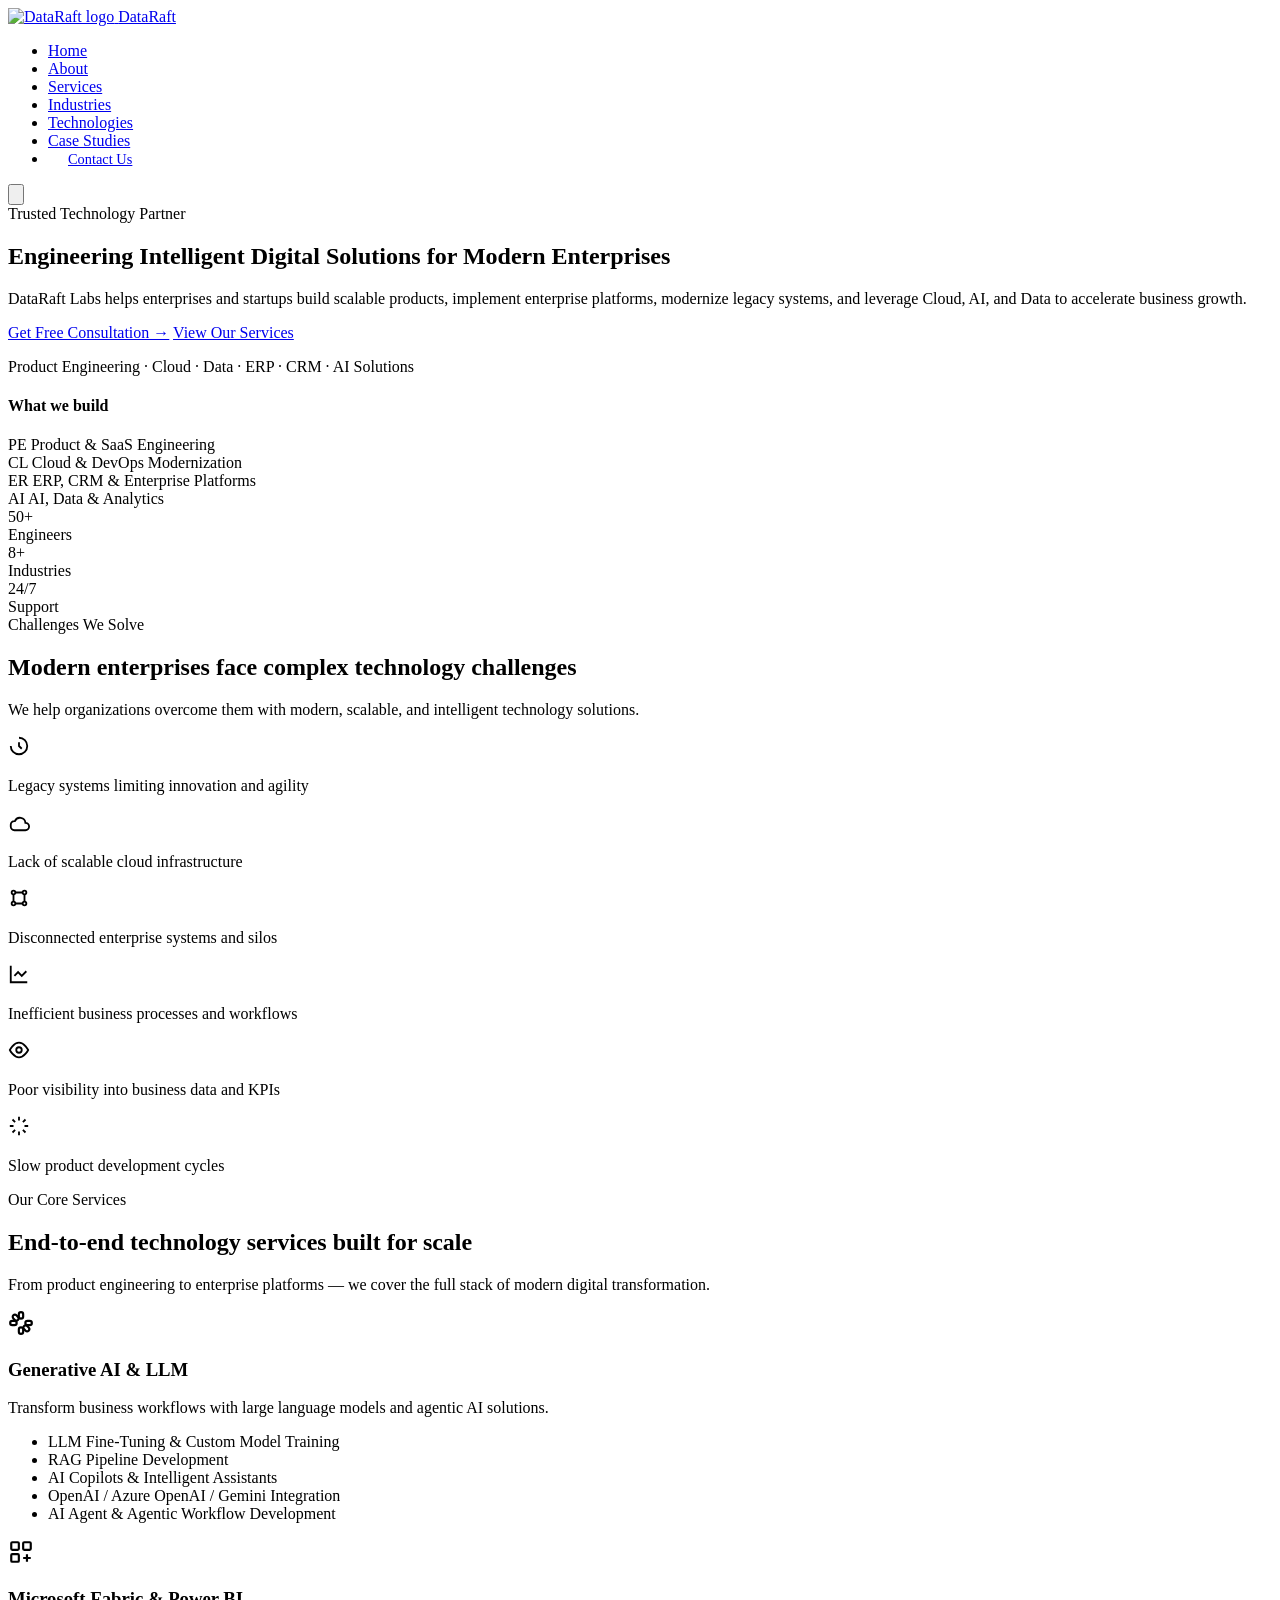
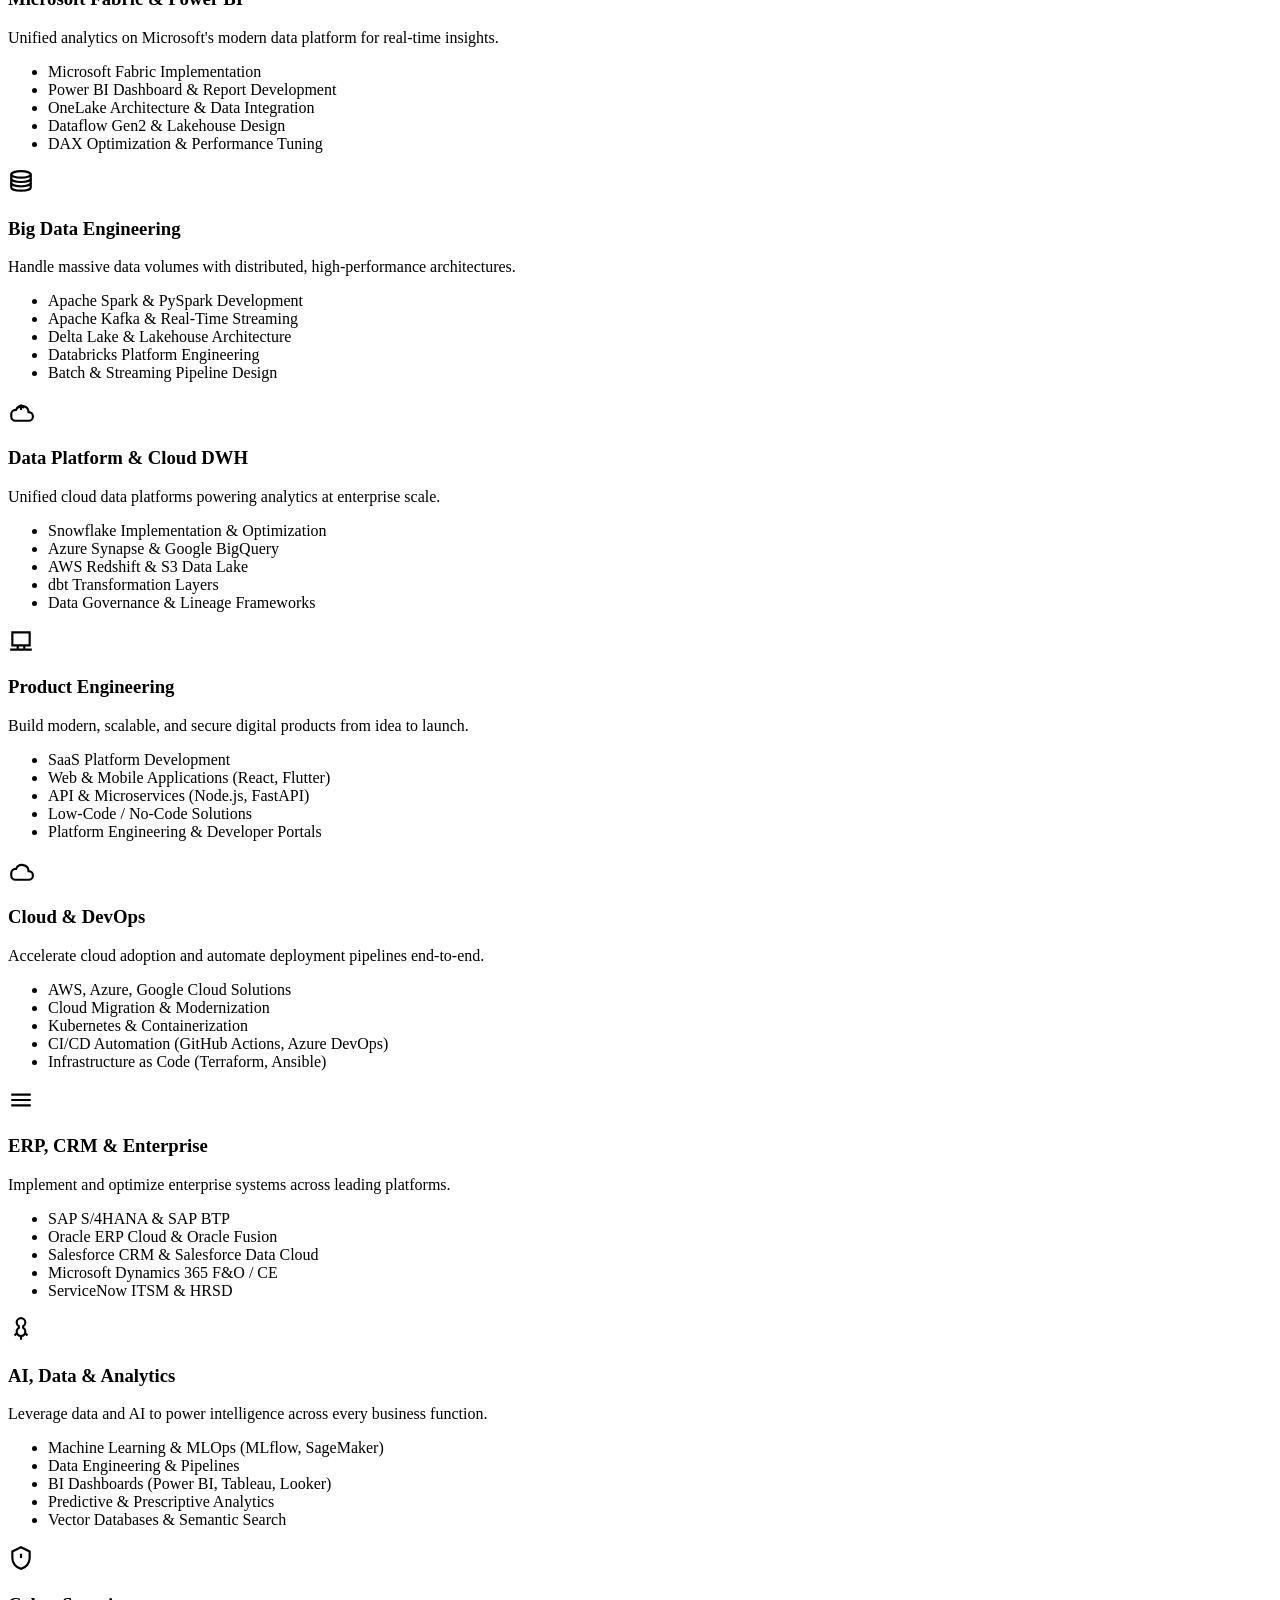
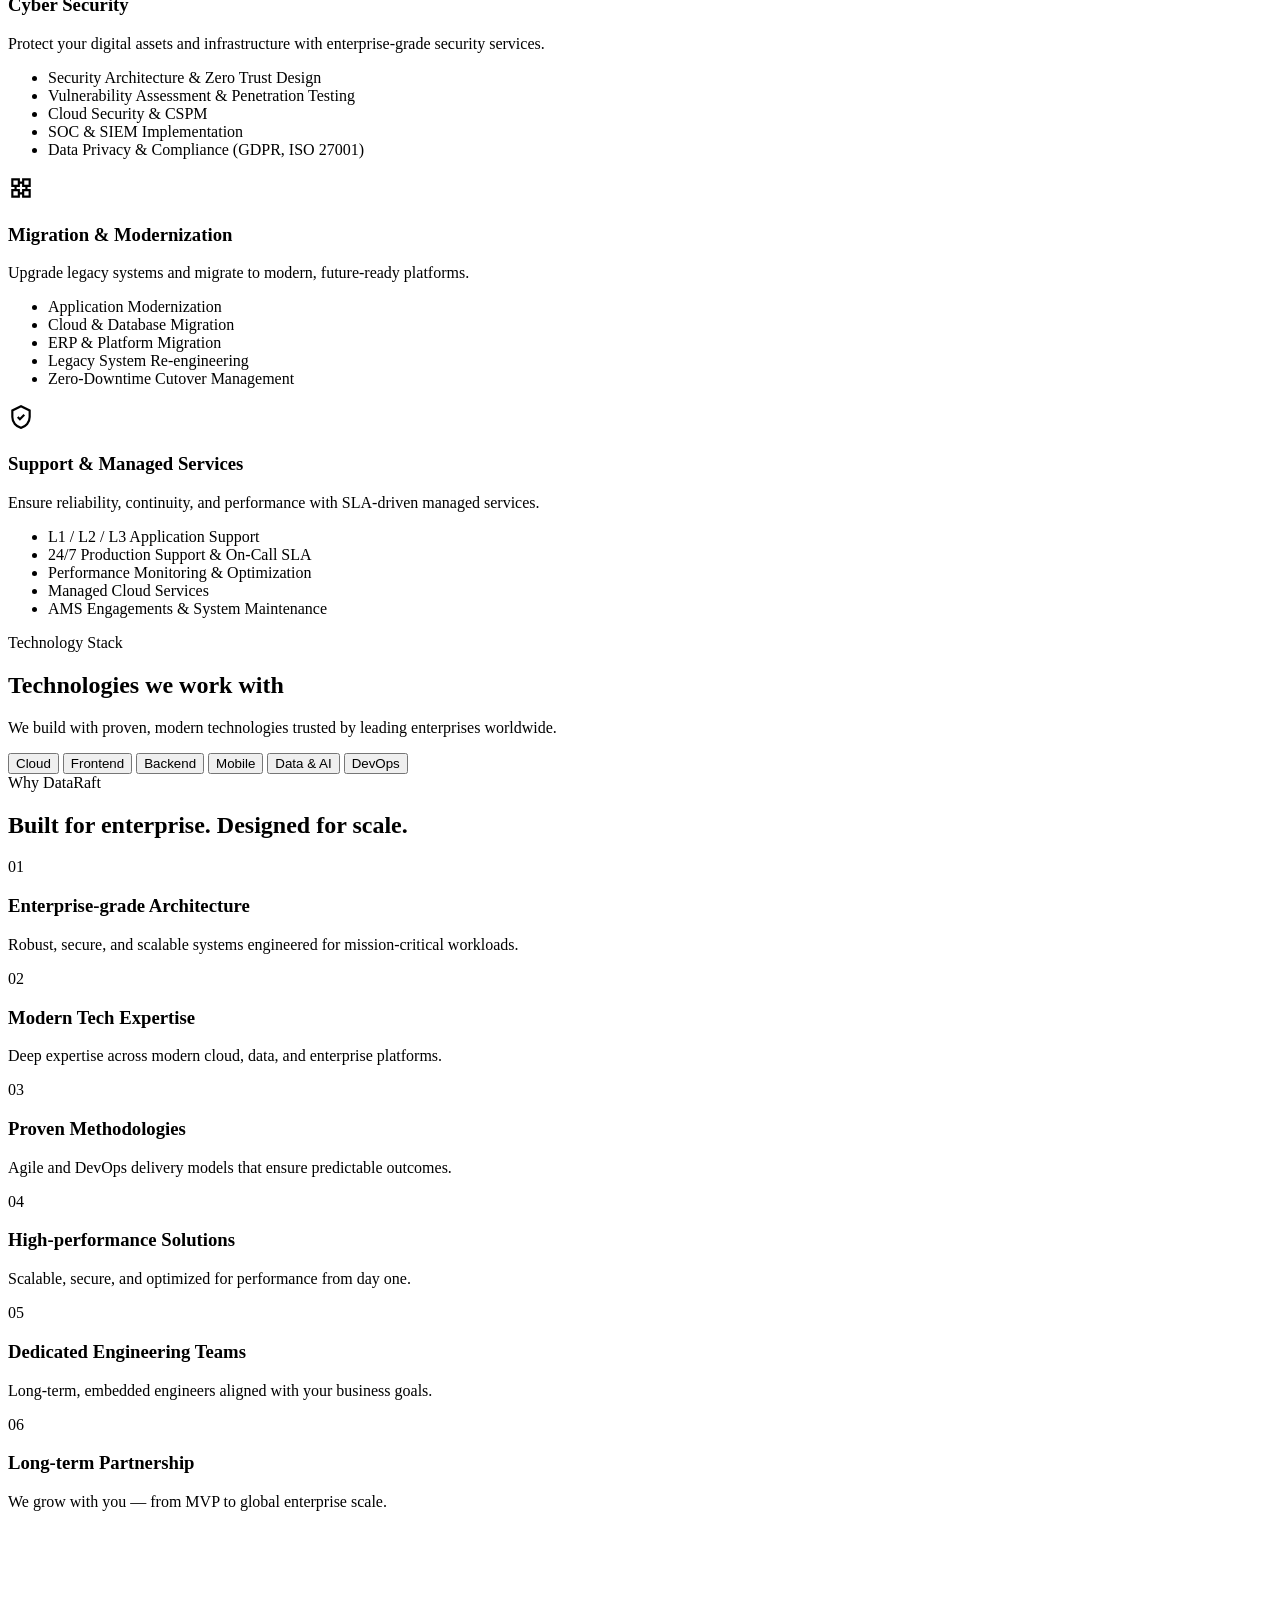
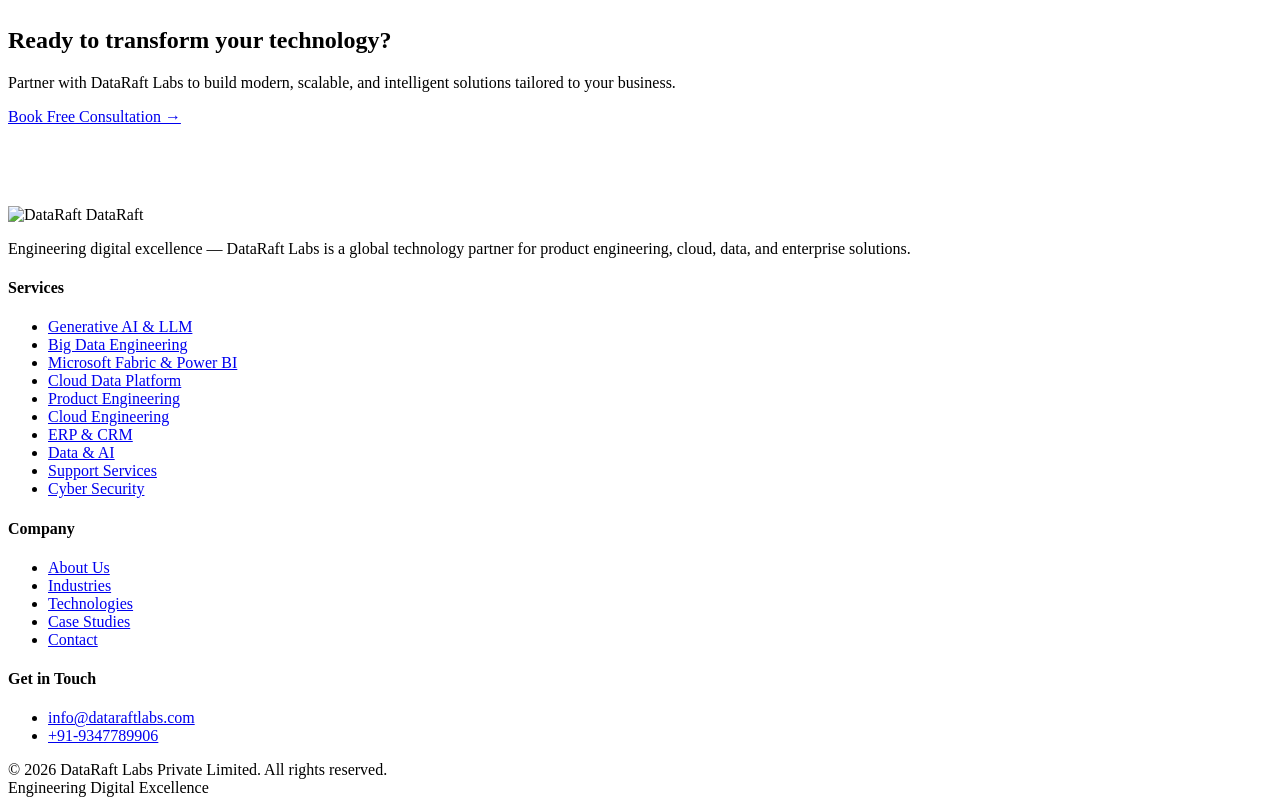
==== index.html @ 06a32fcf "Add files via upload Initial code" ====
<!DOCTYPE html>
<html lang="en">
<head>
<meta charset="UTF-8">
<meta name="viewport" content="width=device-width,initial-scale=1.0">
<title>DataRaft Labs — Engineering Intelligent Digital Solutions</title>
<meta name="description" content="DataRaft Labs delivers product engineering, cloud, ERP, CRM, AI, and data solutions for enterprises and startups worldwide.">
<link rel="icon" type="image/png" href="assets/logo.png">
<link rel="preconnect" href="https://fonts.googleapis.com">
<link rel="preconnect" href="https://fonts.gstatic.com" crossorigin>
<link href="https://fonts.googleapis.com/css2?family=Inter:wght@400;500;600;700&family=Plus+Jakarta+Sans:wght@600;700;800&display=swap" rel="stylesheet">
<link rel="stylesheet" href="assets/style.css">
</head>
<body>

<!-- HEADER -->
<header class="site-header">
  <nav class="nav">
    <a href="index.html" class="brand">
      <img src="assets/logo.png" alt="DataRaft logo">
      <span>DataRaft</span>
    </a>
    <ul class="nav-links" id="navLinks">
      <li><a href="index.html">Home</a></li>
      <li><a href="about.html">About</a></li>
      <li><a href="services.html">Services</a></li>
      <li><a href="industries.html">Industries</a></li>
      <li><a href="technologies.html">Technologies</a></li>
      <li><a href="case-studies.html">Case Studies</a></li>
      <li class="nav-cta"><a href="contact.html" class="btn btn-primary" style="padding:10px 20px;font-size:.9rem">Contact Us</a></li>
    </ul>
    <button class="nav-toggle" aria-label="Toggle menu">
      <svg viewBox="0 0 24 24" fill="none" stroke="currentColor" stroke-width="2"><path d="M3 6h18M3 12h18M3 18h18"/></svg>
    </button>
  </nav>
</header>

<!-- HERO -->
<section class="hero">
  <div class="container">
    <div class="hero-grid">
      <div>
        <span class="hero-eyebrow"><span class="dot"></span> Trusted Technology Partner</span>
        <h1>Engineering <span class="grad">Intelligent Digital Solutions</span> for Modern Enterprises</h1>
        <p class="lead">DataRaft Labs helps enterprises and startups build scalable products, implement enterprise platforms, modernize legacy systems, and leverage Cloud, AI, and Data to accelerate business growth.</p>
        <div class="hero-cta">
          <a href="contact.html" class="btn btn-primary">Get Free Consultation →</a>
          <a href="services.html" class="btn btn-ghost-light">View Our Services</a>
        </div>
        <p class="hero-trust">Product Engineering · Cloud · Data · ERP · CRM · AI Solutions</p>
      </div>
      <div class="hero-visual">
        <div class="hero-card">
          <h4>What we build</h4>
          <div class="hero-stack">
            <div class="hero-stack-item"><span class="ic">PE</span> Product &amp; SaaS Engineering</div>
            <div class="hero-stack-item"><span class="ic">CL</span> Cloud &amp; DevOps Modernization</div>
            <div class="hero-stack-item"><span class="ic">ER</span> ERP, CRM &amp; Enterprise Platforms</div>
            <div class="hero-stack-item"><span class="ic">AI</span> AI, Data &amp; Analytics</div>
          </div>
          <div class="hero-stats">
            <div class="hero-stat"><div class="num">50+</div><div class="lbl">Engineers</div></div>
            <div class="hero-stat"><div class="num">8+</div><div class="lbl">Industries</div></div>
            <div class="hero-stat"><div class="num">24/7</div><div class="lbl">Support</div></div>
          </div>
        </div>
      </div>
    </div>
  </div>
</section>

<!-- CHALLENGES -->
<section class="section">
  <div class="container">
    <div class="section-title reveal">
      <span class="eyebrow">Challenges We Solve</span>
      <h2>Modern enterprises face complex technology challenges</h2>
      <p>We help organizations overcome them with modern, scalable, and intelligent technology solutions.</p>
    </div>
    <div class="challenge-grid reveal">
      <div class="challenge-card"><div class="ic">
        <svg width="22" height="22" fill="none" stroke="currentColor" stroke-width="2" viewBox="0 0 24 24"><path d="M12 8v4l3 3M3 12a9 9 0 1 0 9-9"/></svg>
      </div><p>Legacy systems limiting innovation and agility</p></div>
      <div class="challenge-card"><div class="ic">
        <svg width="22" height="22" fill="none" stroke="currentColor" stroke-width="2" viewBox="0 0 24 24"><path d="M3 15a4 4 0 0 1 4-4h.5a6 6 0 0 1 11.5 2 4 4 0 0 1 0 8H7a4 4 0 0 1-4-4v-2z"/></svg>
      </div><p>Lack of scalable cloud infrastructure</p></div>
      <div class="challenge-card"><div class="ic">
        <svg width="22" height="22" fill="none" stroke="currentColor" stroke-width="2" viewBox="0 0 24 24"><circle cx="6" cy="6" r="2"/><circle cx="18" cy="18" r="2"/><circle cx="18" cy="6" r="2"/><circle cx="6" cy="18" r="2"/><path d="M8 6h8M6 8v8M18 8v8M8 18h8"/></svg>
      </div><p>Disconnected enterprise systems and silos</p></div>
      <div class="challenge-card"><div class="ic">
        <svg width="22" height="22" fill="none" stroke="currentColor" stroke-width="2" viewBox="0 0 24 24"><path d="M3 3v18h18M7 14l4-4 4 4 5-5"/></svg>
      </div><p>Inefficient business processes and workflows</p></div>
      <div class="challenge-card"><div class="ic">
        <svg width="22" height="22" fill="none" stroke="currentColor" stroke-width="2" viewBox="0 0 24 24"><path d="M2 12s4-8 10-8 10 8 10 8-4 8-10 8S2 12 2 12z"/><circle cx="12" cy="12" r="3"/></svg>
      </div><p>Poor visibility into business data and KPIs</p></div>
      <div class="challenge-card"><div class="ic">
        <svg width="22" height="22" fill="none" stroke="currentColor" stroke-width="2" viewBox="0 0 24 24"><path d="M12 2v4M12 18v4M4.93 4.93l2.83 2.83M16.24 16.24l2.83 2.83M2 12h4M18 12h4M4.93 19.07l2.83-2.83M16.24 7.76l2.83-2.83"/></svg>
      </div><p>Slow product development cycles</p></div>
    </div>
  </div>
</section>

<!-- CORE SERVICES -->
<section class="section section-soft">
  <div class="container">
    <div class="section-title reveal">
      <span class="eyebrow">Our Core Services</span>
      <h2>End-to-end technology services built for scale</h2>
      <p>From product engineering to enterprise platforms — we cover the full stack of modern digital transformation.</p>
    </div>
    <div class="services-grid">

      <!-- Generative AI & LLM -->
      <div class="service-card reveal">
        <div class="service-icon">
          <svg width="26" height="26" fill="none" stroke="currentColor" stroke-width="2" viewBox="0 0 24 24"><path d="M12 2a2 2 0 0 1 2 2v2a2 2 0 0 1-2 2 2 2 0 0 1-2-2V4a2 2 0 0 1 2-2z"/><path d="M12 16a2 2 0 0 1 2 2v2a2 2 0 0 1-2 2 2 2 0 0 1-2-2v-2a2 2 0 0 1 2-2z"/><path d="M4.93 4.93a2 2 0 0 1 2.83 0l1.41 1.41a2 2 0 0 1-2.83 2.83L4.93 7.76a2 2 0 0 1 0-2.83z"/><path d="M14.83 14.83a2 2 0 0 1 2.83 0l1.41 1.41a2 2 0 0 1-2.83 2.83l-1.41-1.41a2 2 0 0 1 0-2.83z"/><path d="M2 12a2 2 0 0 1 2-2h2a2 2 0 0 1 0 4H4a2 2 0 0 1-2-2z"/><path d="M16 12a2 2 0 0 1 2-2h2a2 2 0 0 1 0 4h-2a2 2 0 0 1-2-2z"/></svg>
        </div>
        <h3>Generative AI &amp; LLM</h3>
        <p>Transform business workflows with large language models and agentic AI solutions.</p>
        <ul class="service-list">
          <li>LLM Fine-Tuning &amp; Custom Model Training</li>
          <li>RAG Pipeline Development</li>
          <li>AI Copilots &amp; Intelligent Assistants</li>
          <li>OpenAI / Azure OpenAI / Gemini Integration</li>
          <li>AI Agent &amp; Agentic Workflow Development</li>
        </ul>
      </div>

      <!-- Microsoft Fabric & Power BI -->
      <div class="service-card reveal">
        <div class="service-icon">
          <svg width="26" height="26" fill="none" stroke="currentColor" stroke-width="2" viewBox="0 0 24 24"><rect x="3" y="3" width="7" height="7" rx="1"/><rect x="14" y="3" width="7" height="7" rx="1"/><rect x="3" y="14" width="7" height="7" rx="1"/><path d="M14 17.5h7M17.5 14v7"/></svg>
        </div>
        <h3>Microsoft Fabric &amp; Power BI</h3>
        <p>Unified analytics on Microsoft's modern data platform for real-time insights.</p>
        <ul class="service-list">
          <li>Microsoft Fabric Implementation</li>
          <li>Power BI Dashboard &amp; Report Development</li>
          <li>OneLake Architecture &amp; Data Integration</li>
          <li>Dataflow Gen2 &amp; Lakehouse Design</li>
          <li>DAX Optimization &amp; Performance Tuning</li>
        </ul>
      </div>

      <!-- Big Data Engineering -->
      <div class="service-card reveal">
        <div class="service-icon">
          <svg width="26" height="26" fill="none" stroke="currentColor" stroke-width="2" viewBox="0 0 24 24"><ellipse cx="12" cy="5" rx="9" ry="3"/><path d="M3 5v4c0 1.66 4 3 9 3s9-1.34 9-3V5"/><path d="M3 9v4c0 1.66 4 3 9 3s9-1.34 9-3V9"/><path d="M3 13v4c0 1.66 4 3 9 3s9-1.34 9-3v-4"/></svg>
        </div>
        <h3>Big Data Engineering</h3>
        <p>Handle massive data volumes with distributed, high-performance architectures.</p>
        <ul class="service-list">
          <li>Apache Spark &amp; PySpark Development</li>
          <li>Apache Kafka &amp; Real-Time Streaming</li>
          <li>Delta Lake &amp; Lakehouse Architecture</li>
          <li>Databricks Platform Engineering</li>
          <li>Batch &amp; Streaming Pipeline Design</li>
        </ul>
      </div>

      <!-- Data Platform & Cloud Data Warehouse -->
      <div class="service-card reveal">
        <div class="service-icon">
          <svg width="26" height="26" fill="none" stroke="currentColor" stroke-width="2" viewBox="0 0 24 24"><path d="M3 15a4 4 0 0 1 4-4h.5a6 6 0 0 1 11.5 2 4 4 0 0 1 0 8H7a4 4 0 0 1-4-4z"/><path d="M12 11V7M9 9l3-2 3 2"/></svg>
        </div>
        <h3>Data Platform &amp; Cloud DWH</h3>
        <p>Unified cloud data platforms powering analytics at enterprise scale.</p>
        <ul class="service-list">
          <li>Snowflake Implementation &amp; Optimization</li>
          <li>Azure Synapse &amp; Google BigQuery</li>
          <li>AWS Redshift &amp; S3 Data Lake</li>
          <li>dbt Transformation Layers</li>
          <li>Data Governance &amp; Lineage Frameworks</li>
        </ul>
      </div>

      <!-- Product Engineering -->
      <div class="service-card reveal">
        <div class="service-icon">
          <svg width="26" height="26" fill="none" stroke="currentColor" stroke-width="2" viewBox="0 0 24 24"><path d="M4 4h16v12H4zM2 20h20M9 16v4M15 16v4"/></svg>
        </div>
        <h3>Product Engineering</h3>
        <p>Build modern, scalable, and secure digital products from idea to launch.</p>
        <ul class="service-list">
          <li>SaaS Platform Development</li>
          <li>Web &amp; Mobile Applications (React, Flutter)</li>
          <li>API &amp; Microservices (Node.js, FastAPI)</li>
          <li>Low-Code / No-Code Solutions</li>
          <li>Platform Engineering &amp; Developer Portals</li>
        </ul>
      </div>

      <!-- Cloud & DevOps -->
      <div class="service-card reveal">
        <div class="service-icon">
          <svg width="26" height="26" fill="none" stroke="currentColor" stroke-width="2" viewBox="0 0 24 24"><path d="M3 15a4 4 0 0 1 4-4h.5a6 6 0 0 1 11.5 2 4 4 0 0 1 0 8H7a4 4 0 0 1-4-4z"/></svg>
        </div>
        <h3>Cloud &amp; DevOps</h3>
        <p>Accelerate cloud adoption and automate deployment pipelines end-to-end.</p>
        <ul class="service-list">
          <li>AWS, Azure, Google Cloud Solutions</li>
          <li>Cloud Migration &amp; Modernization</li>
          <li>Kubernetes &amp; Containerization</li>
          <li>CI/CD Automation (GitHub Actions, Azure DevOps)</li>
          <li>Infrastructure as Code (Terraform, Ansible)</li>
        </ul>
      </div>

      <!-- ERP, CRM & Enterprise -->
      <div class="service-card reveal">
        <div class="service-icon">
          <svg width="26" height="26" fill="none" stroke="currentColor" stroke-width="2" viewBox="0 0 24 24"><path d="M3 7h18M3 12h18M3 17h18"/></svg>
        </div>
        <h3>ERP, CRM &amp; Enterprise</h3>
        <p>Implement and optimize enterprise systems across leading platforms.</p>
        <ul class="service-list">
          <li>SAP S/4HANA &amp; SAP BTP</li>
          <li>Oracle ERP Cloud &amp; Oracle Fusion</li>
          <li>Salesforce CRM &amp; Salesforce Data Cloud</li>
          <li>Microsoft Dynamics 365 F&amp;O / CE</li>
          <li>ServiceNow ITSM &amp; HRSD</li>
        </ul>
      </div>

      <!-- AI, Data & Analytics -->
      <div class="service-card reveal">
        <div class="service-icon">
          <svg width="26" height="26" fill="none" stroke="currentColor" stroke-width="2" viewBox="0 0 24 24"><path d="M12 2a4 4 0 0 1 4 4c0 1.5-.8 2.8-2 3.5V11a4 4 0 1 1-4 0V9.5C8.8 8.8 8 7.5 8 6a4 4 0 0 1 4-4zM6 18l3-3M18 18l-3-3M12 22v-3"/></svg>
        </div>
        <h3>AI, Data &amp; Analytics</h3>
        <p>Leverage data and AI to power intelligence across every business function.</p>
        <ul class="service-list">
          <li>Machine Learning &amp; MLOps (MLflow, SageMaker)</li>
          <li>Data Engineering &amp; Pipelines</li>
          <li>BI Dashboards (Power BI, Tableau, Looker)</li>
          <li>Predictive &amp; Prescriptive Analytics</li>
          <li>Vector Databases &amp; Semantic Search</li>
        </ul>
      </div>

      <!-- Cyber Security -->
      <div class="service-card reveal">
        <div class="service-icon">
          <svg width="26" height="26" fill="none" stroke="currentColor" stroke-width="2" viewBox="0 0 24 24"><path d="M12 2 4 6v6c0 5 3.5 9 8 10 4.5-1 8-5 8-10V6l-8-4z"/><path d="M12 8v4M12 16h.01"/></svg>
        </div>
        <h3>Cyber Security</h3>
        <p>Protect your digital assets and infrastructure with enterprise-grade security services.</p>
        <ul class="service-list">
          <li>Security Architecture &amp; Zero Trust Design</li>
          <li>Vulnerability Assessment &amp; Penetration Testing</li>
          <li>Cloud Security &amp; CSPM</li>
          <li>SOC &amp; SIEM Implementation</li>
          <li>Data Privacy &amp; Compliance (GDPR, ISO 27001)</li>
        </ul>
      </div>

      <!-- Migration & Modernization -->
      <div class="service-card reveal">
        <div class="service-icon">
          <svg width="26" height="26" fill="none" stroke="currentColor" stroke-width="2" viewBox="0 0 24 24"><path d="M4 4h6v6H4zM14 4h6v6h-6zM4 14h6v6H4zM14 14h6v6h-6z"/><path d="M10 7h4M7 10v4M14 17h-4M17 10v4"/></svg>
        </div>
        <h3>Migration &amp; Modernization</h3>
        <p>Upgrade legacy systems and migrate to modern, future-ready platforms.</p>
        <ul class="service-list">
          <li>Application Modernization</li>
          <li>Cloud &amp; Database Migration</li>
          <li>ERP &amp; Platform Migration</li>
          <li>Legacy System Re-engineering</li>
          <li>Zero-Downtime Cutover Management</li>
        </ul>
      </div>

      <!-- Support & Managed Services -->
      <div class="service-card reveal">
        <div class="service-icon">
          <svg width="26" height="26" fill="none" stroke="currentColor" stroke-width="2" viewBox="0 0 24 24"><path d="M12 2 4 6v6c0 5 3.5 9 8 10 4.5-1 8-5 8-10V6l-8-4z"/><path d="m9 12 2 2 4-4"/></svg>
        </div>
        <h3>Support &amp; Managed Services</h3>
        <p>Ensure reliability, continuity, and performance with SLA-driven managed services.</p>
        <ul class="service-list">
          <li>L1 / L2 / L3 Application Support</li>
          <li>24/7 Production Support &amp; On-Call SLA</li>
          <li>Performance Monitoring &amp; Optimization</li>
          <li>Managed Cloud Services</li>
          <li>AMS Engagements &amp; System Maintenance</li>
        </ul>
      </div>

    </div>
  </div>
</section>

<!-- TECHNOLOGIES -->
<section class="section">
  <div class="container">
    <div class="section-title reveal">
      <span class="eyebrow">Technology Stack</span>
      <h2>Technologies we work with</h2>
      <p>We build with proven, modern technologies trusted by leading enterprises worldwide.</p>
    </div>
    <div class="tech-tabs reveal">
      <button class="tech-tab active" data-tab="cloud">Cloud</button>
      <button class="tech-tab" data-tab="frontend">Frontend</button>
      <button class="tech-tab" data-tab="backend">Backend</button>
      <button class="tech-tab" data-tab="mobile">Mobile</button>
      <button class="tech-tab" data-tab="data">Data &amp; AI</button>
      <button class="tech-tab" data-tab="devops">DevOps</button>
    </div>
    <div class="tech-pills reveal"></div>
  </div>
</section>

<!-- WHY CHOOSE US -->
<section class="section section-soft">
  <div class="container">
    <div class="section-title reveal">
      <span class="eyebrow">Why DataRaft</span>
      <h2>Built for enterprise. Designed for scale.</h2>
    </div>
    <div class="why-grid">
      <div class="why-card reveal"><span class="why-num">01</span><h3>Enterprise-grade Architecture</h3><p>Robust, secure, and scalable systems engineered for mission-critical workloads.</p></div>
      <div class="why-card reveal"><span class="why-num">02</span><h3>Modern Tech Expertise</h3><p>Deep expertise across modern cloud, data, and enterprise platforms.</p></div>
      <div class="why-card reveal"><span class="why-num">03</span><h3>Proven Methodologies</h3><p>Agile and DevOps delivery models that ensure predictable outcomes.</p></div>
      <div class="why-card reveal"><span class="why-num">04</span><h3>High-performance Solutions</h3><p>Scalable, secure, and optimized for performance from day one.</p></div>
      <div class="why-card reveal"><span class="why-num">05</span><h3>Dedicated Engineering Teams</h3><p>Long-term, embedded engineers aligned with your business goals.</p></div>
      <div class="why-card reveal"><span class="why-num">06</span><h3>Long-term Partnership</h3><p>We grow with you — from MVP to global enterprise scale.</p></div>
    </div>
  </div>
</section>

<!-- CTA -->
<section style="padding:80px 0">
  <div class="cta-section reveal">
    <h2>Ready to transform your technology?</h2>
    <p>Partner with DataRaft Labs to build modern, scalable, and intelligent solutions tailored to your business.</p>
    <a href="contact.html" class="btn btn-light">Book Free Consultation →</a>
  </div>
</section>

<!-- FOOTER -->
<footer class="footer">
  <div class="container">
    <div class="footer-grid">
      <div class="footer-brand">
        <div class="brand-block">
          <img src="assets/logo.png" alt="DataRaft">
          <span>DataRaft</span>
        </div>
        <p>Engineering digital excellence — DataRaft Labs is a global technology partner for product engineering, cloud, data, and enterprise solutions.</p>
      </div>
      <div>
        <h4>Services</h4>
        <ul>
          <li><a href="services.html">Generative AI &amp; LLM</a></li>
          <li><a href="services.html">Big Data Engineering</a></li>
          <li><a href="services.html">Microsoft Fabric &amp; Power BI</a></li>
          <li><a href="services.html">Cloud Data Platform</a></li>
          <li><a href="services.html">Product Engineering</a></li>
          <li><a href="services.html">Cloud Engineering</a></li>
          <li><a href="services.html">ERP &amp; CRM</a></li>
          <li><a href="services.html">Data &amp; AI</a></li>
          <li><a href="services.html">Support Services</a></li><li><a href="services.html">Cyber Security</a></li>
        </ul>
      </div>
      <div>
        <h4>Company</h4>
        <ul>
          <li><a href="about.html">About Us</a></li>
          <li><a href="industries.html">Industries</a></li>
          <li><a href="technologies.html">Technologies</a></li>
          <li><a href="case-studies.html">Case Studies</a></li>
          <li><a href="contact.html">Contact</a></li>
        </ul>
      </div>
      <div>
        <h4>Get in Touch</h4>
        <ul>
          <li><a href="mailto:info@dataraftlabs.com">info@dataraftlabs.com</a></li>
          <li><a href="tel:+919347789906">+91-9347789906</a></li>
        </ul>
      </div>
    </div>
    <div class="footer-bottom">
      <div>© 2026 DataRaft Labs Private Limited. All rights reserved.</div>
      <div>Engineering Digital Excellence</div>
    </div>
  </div>
</footer>

<script src="assets/script.js"></script>
</body>
</html>
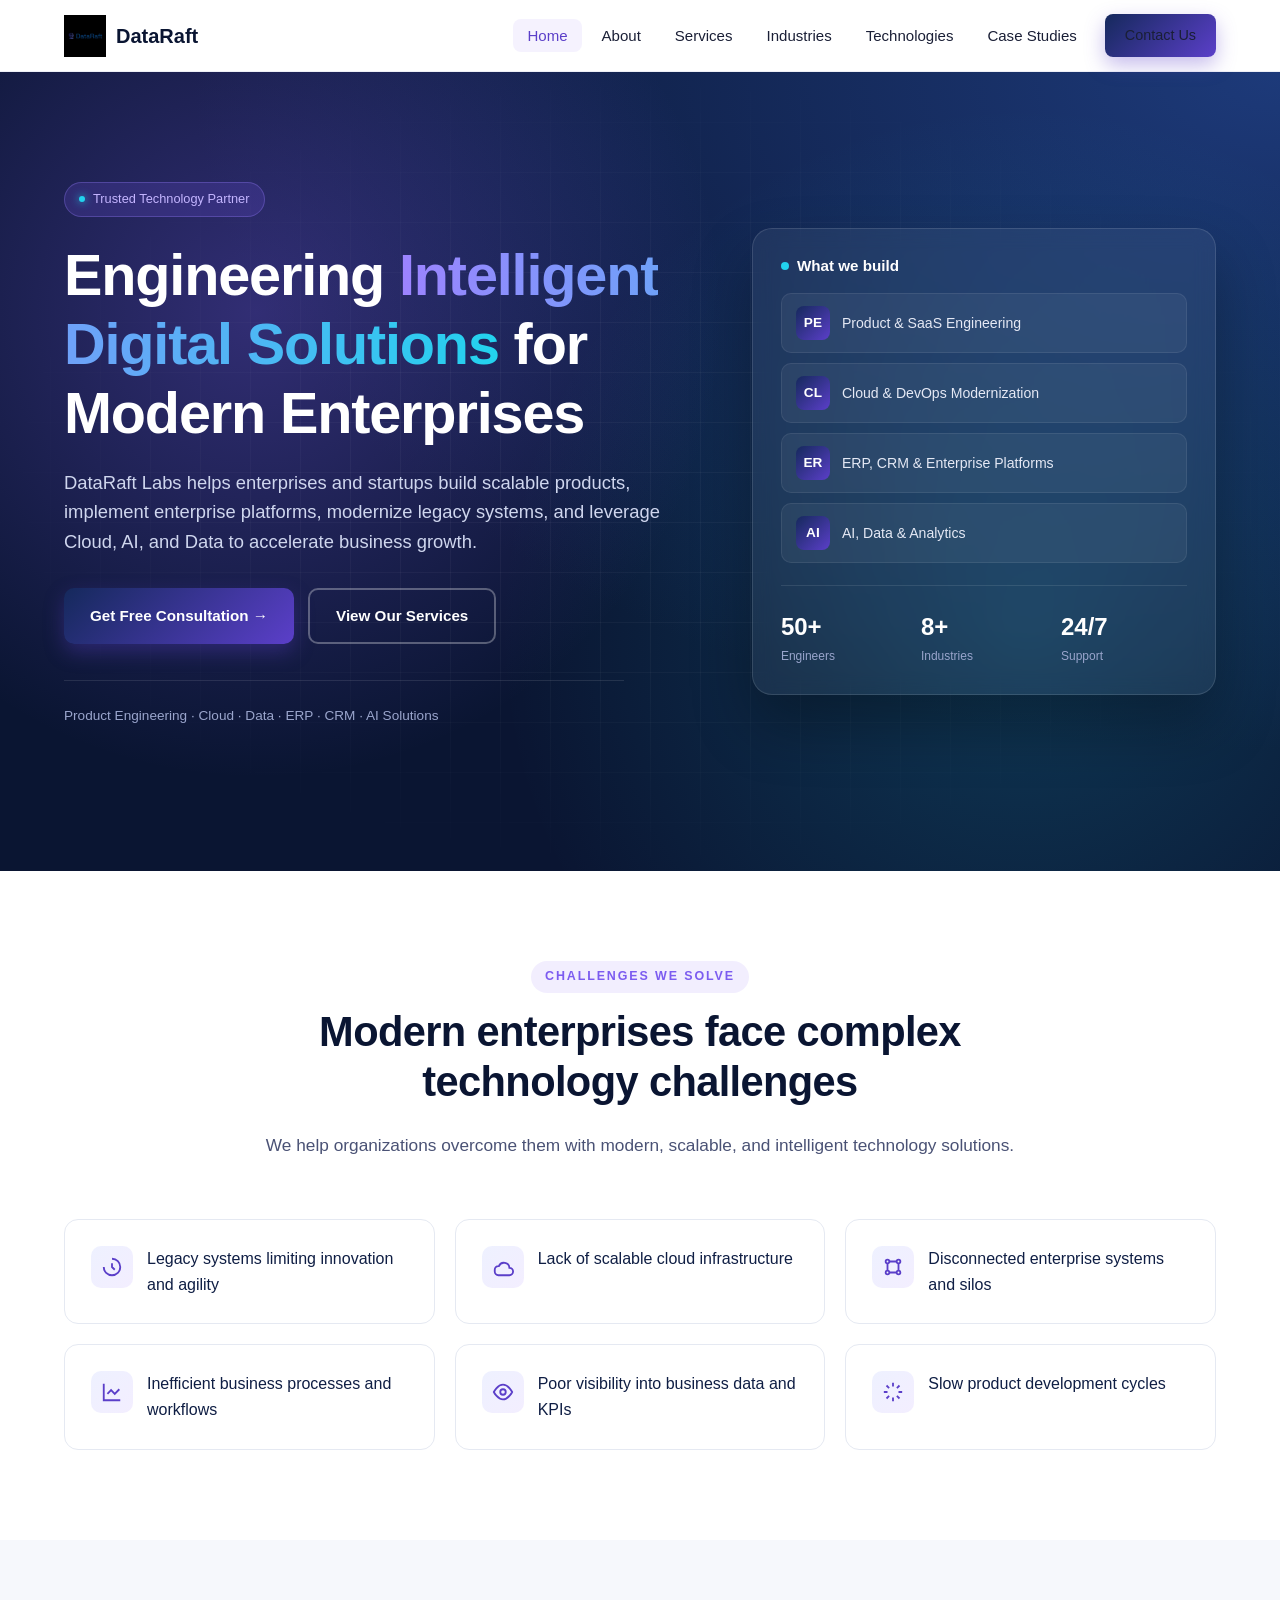
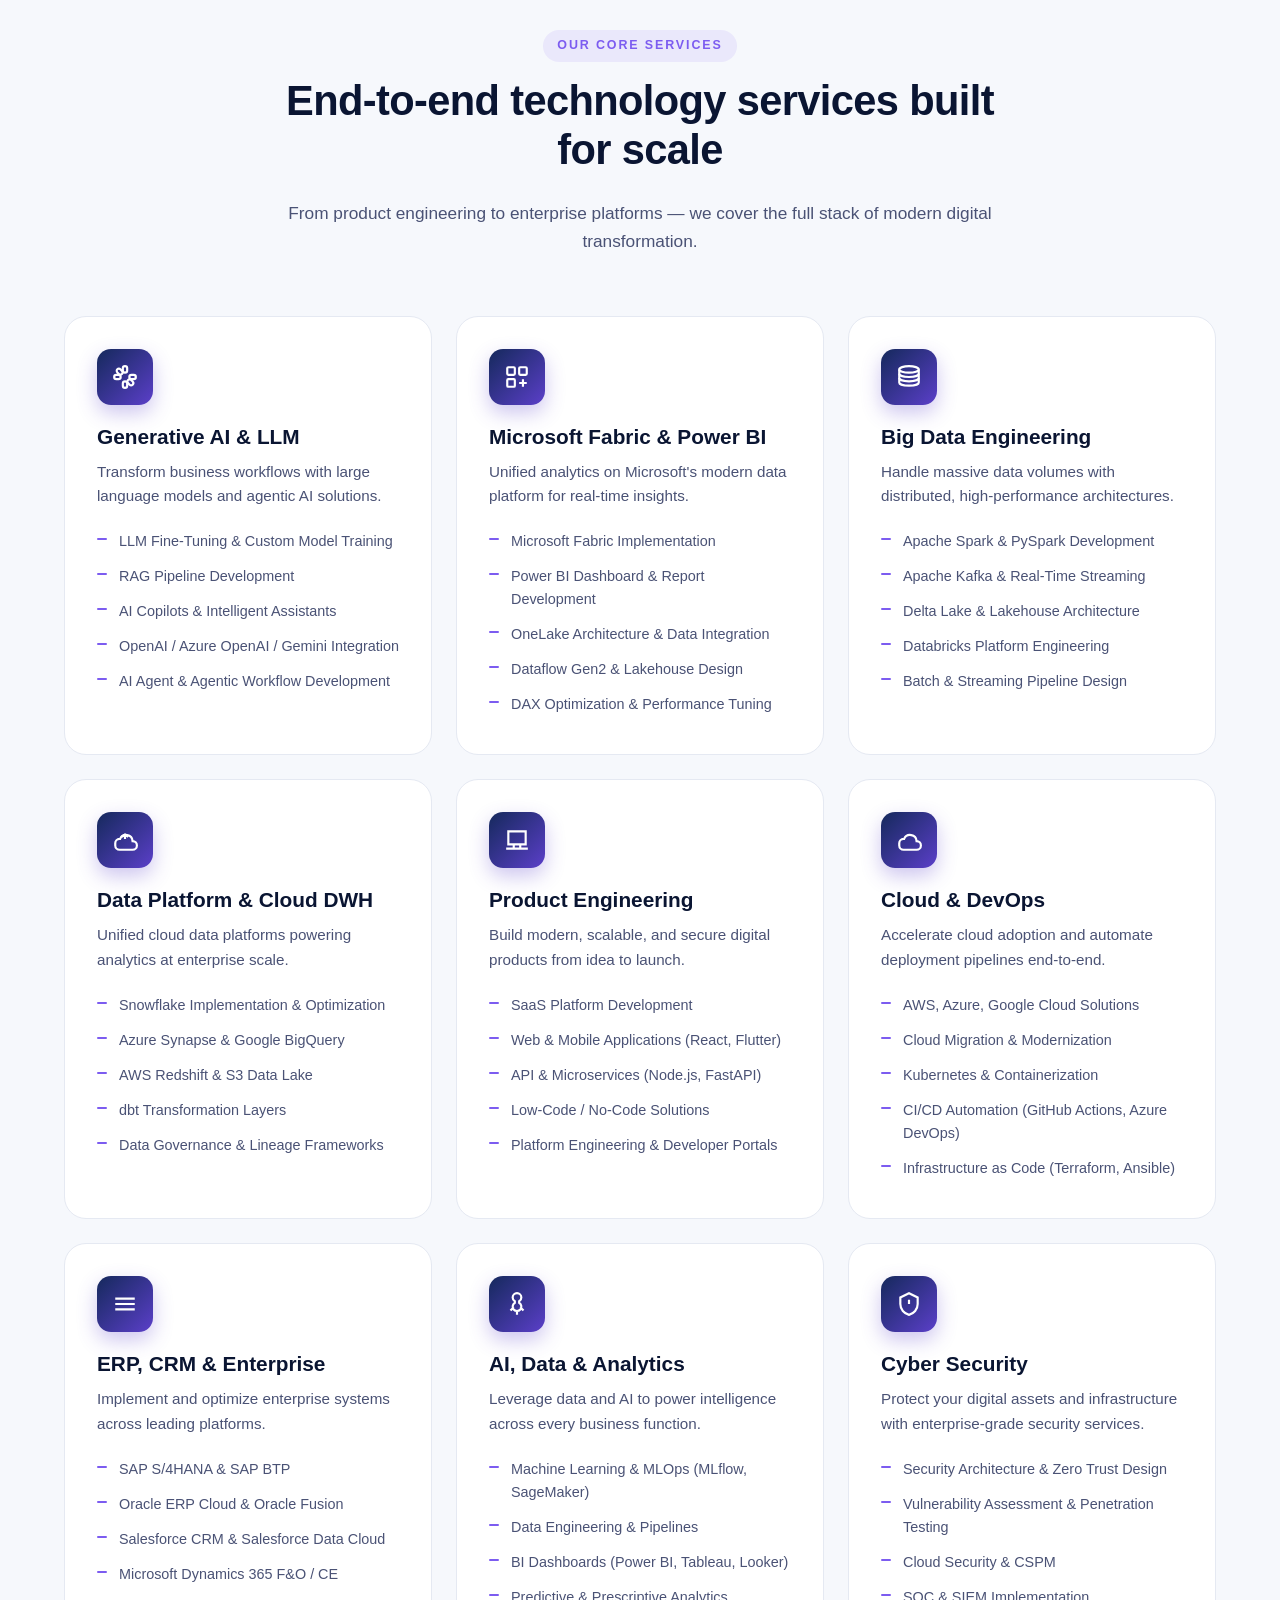
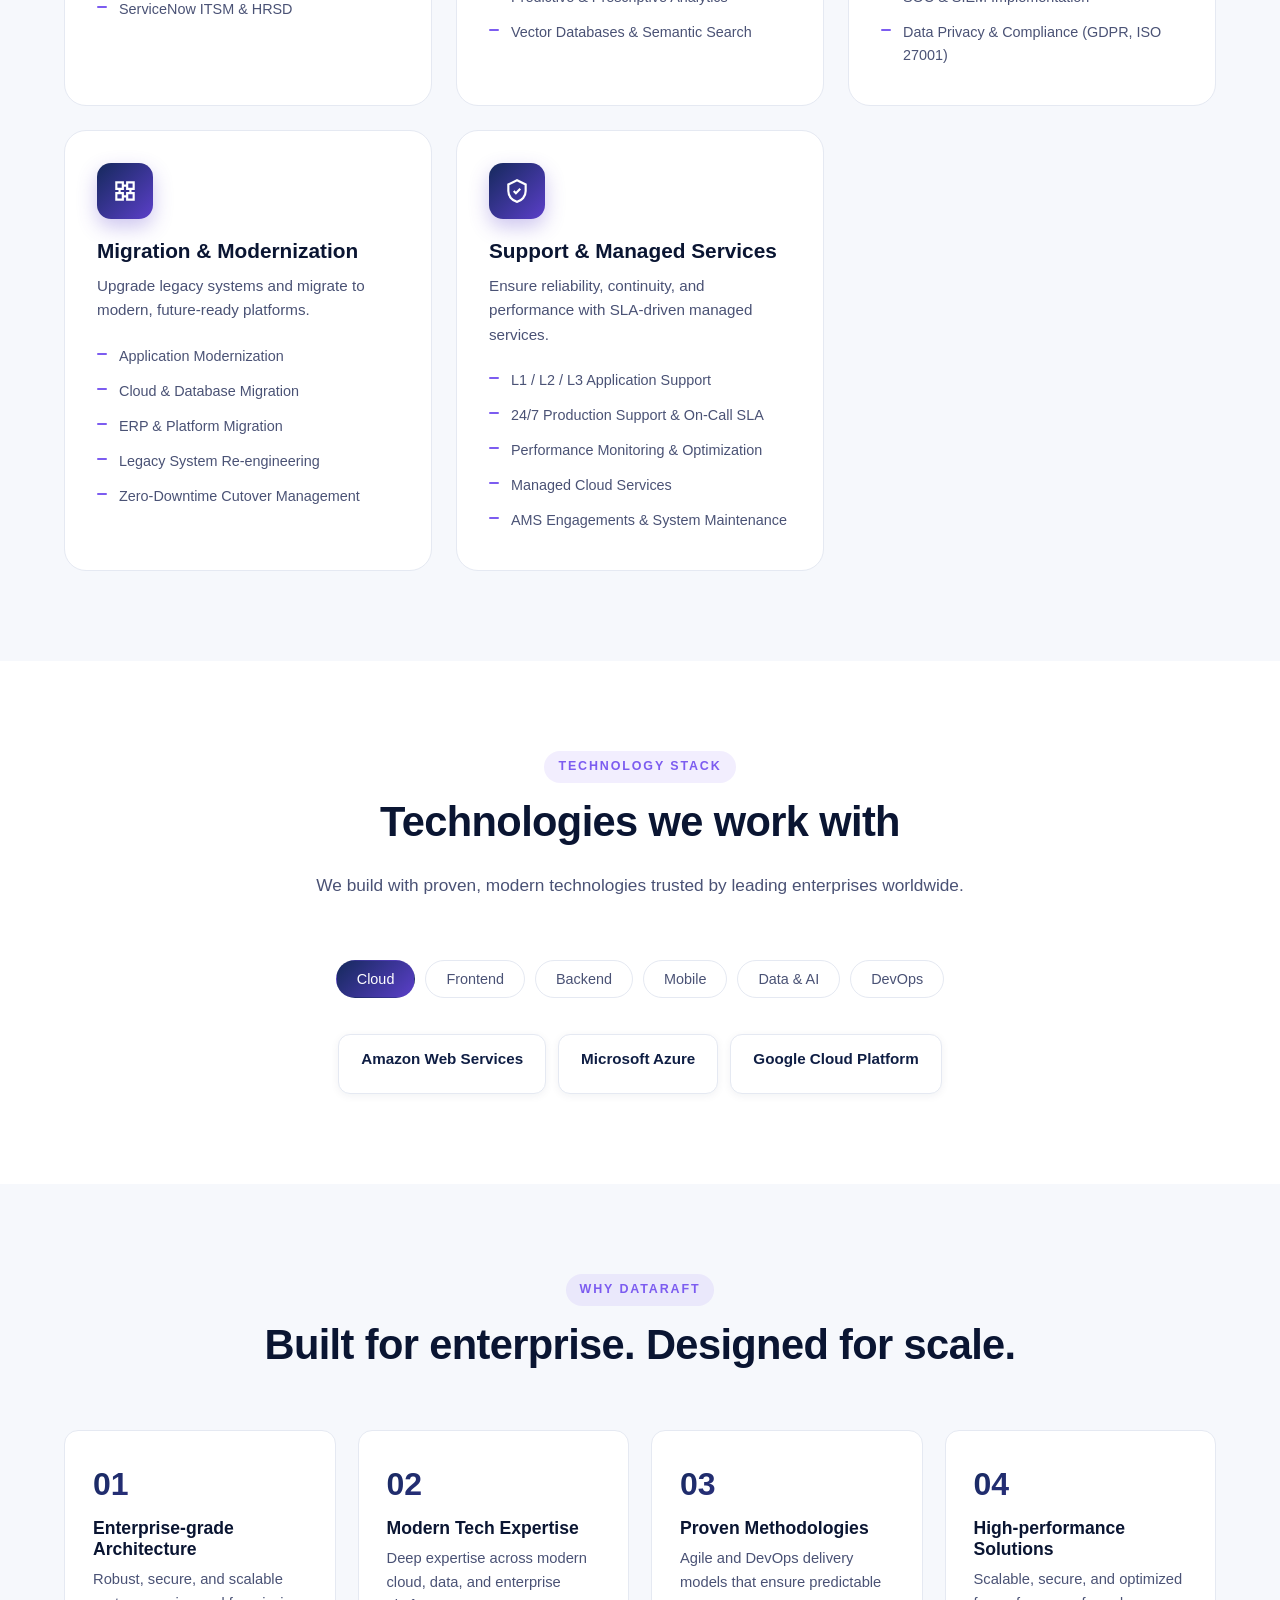
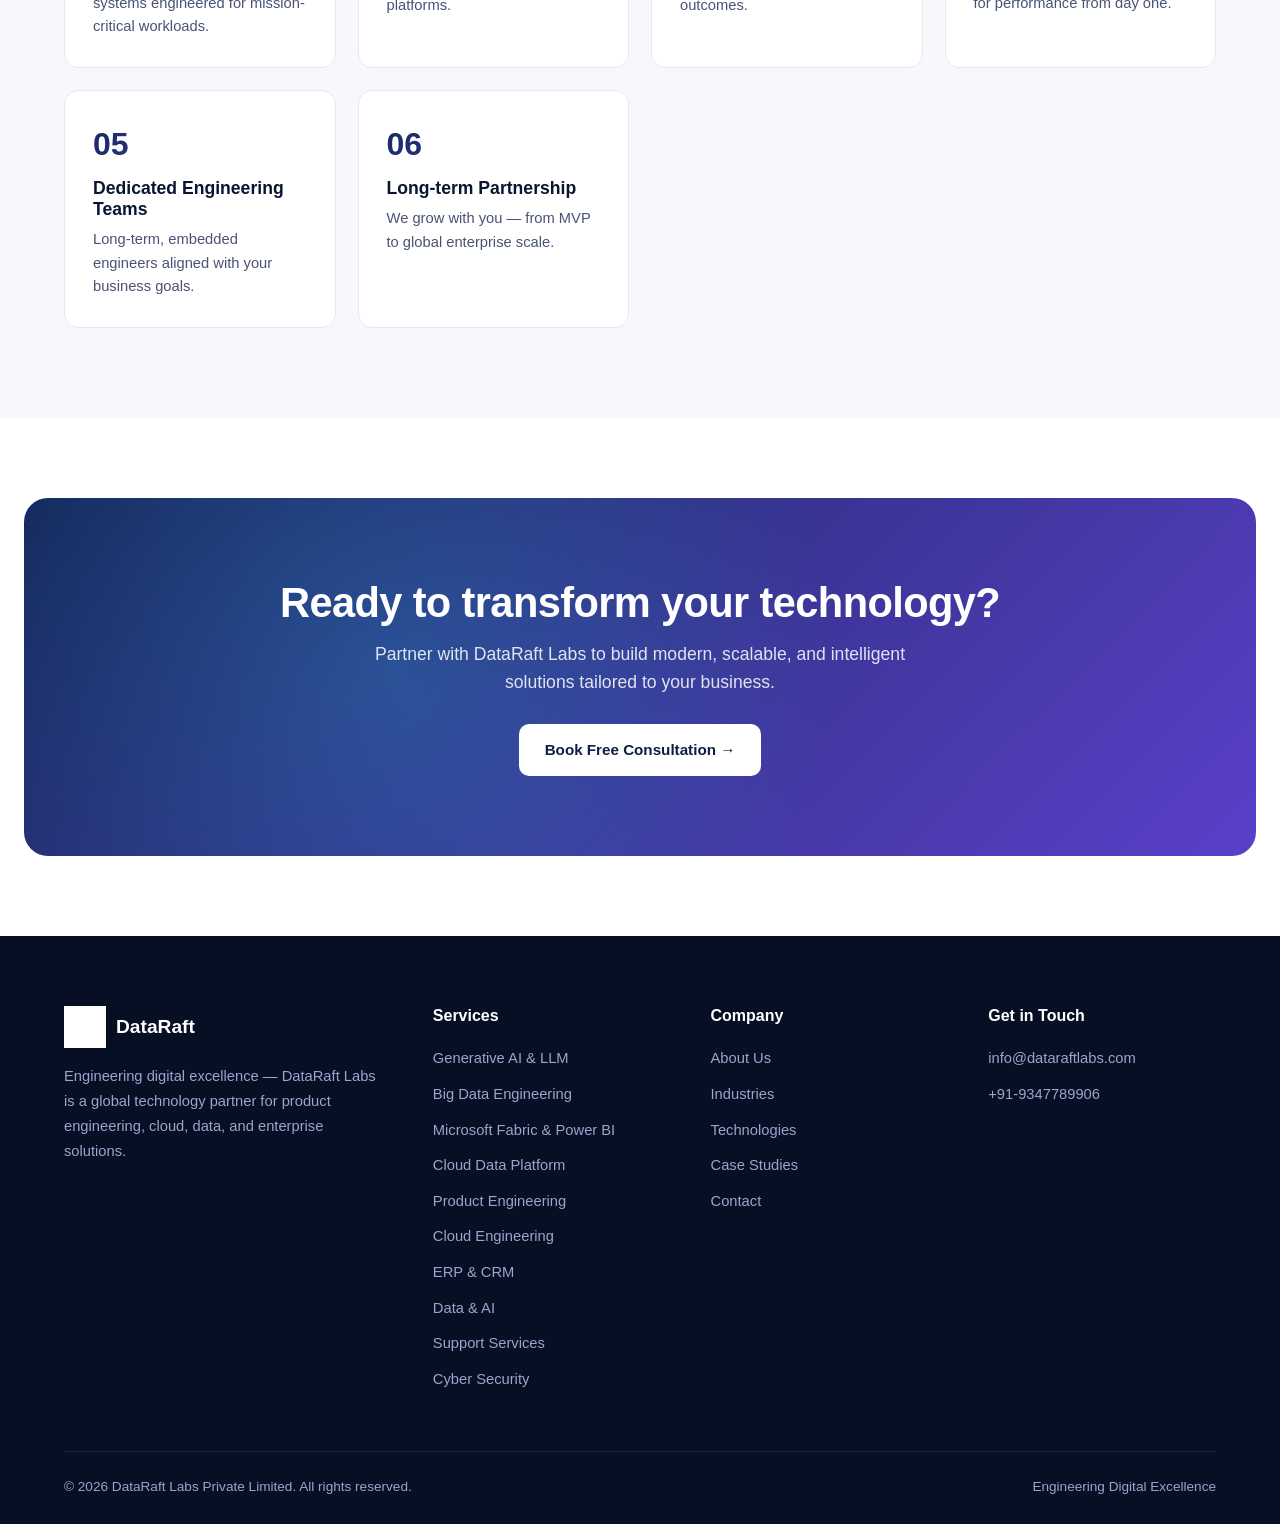
==== commit 799396be: "Update index.html" ====
--- a/index.html
+++ b/index.html
@@ -9,7 +9,7 @@
 <link rel="preconnect" href="https://fonts.googleapis.com">
 <link rel="preconnect" href="https://fonts.gstatic.com" crossorigin>
 <link href="https://fonts.googleapis.com/css2?family=Inter:wght@400;500;600;700&family=Plus+Jakarta+Sans:wght@600;700;800&display=swap" rel="stylesheet">
-<link rel="stylesheet" href="assets/style.css">
+<link rel="stylesheet" href="style.css">
 </head>
 <body>
 
@@ -17,7 +17,7 @@
 <header class="site-header">
   <nav class="nav">
     <a href="index.html" class="brand">
-      <img src="assets/logo.png" alt="DataRaft logo">
+      <img src="logo.png" alt="DataRaft logo">
       <span>DataRaft</span>
     </a>
     <ul class="nav-links" id="navLinks">
@@ -343,7 +343,7 @@
     <div class="footer-grid">
       <div class="footer-brand">
         <div class="brand-block">
-          <img src="assets/logo.png" alt="DataRaft">
+          <img src="logo.png" alt="DataRaft">
           <span>DataRaft</span>
         </div>
         <p>Engineering digital excellence — DataRaft Labs is a global technology partner for product engineering, cloud, data, and enterprise solutions.</p>
@@ -387,6 +387,6 @@
   </div>
 </footer>
 
-<script src="assets/script.js"></script>
+<script src="script.js"></script>
 </body>
 </html>
--- a/style.css
+++ b/style.css
@@ -0,0 +1,537 @@
+/* ============ DataRaft Labs - Global Styles ============ */
+:root{
+  --navy-900:#0a1532;
+  --navy-800:#0f1e44;
+  --navy-700:#15295c;
+  --navy-600:#1d3a7a;
+  --navy-500:#2454a8;
+  --purple-600:#5b3fc9;
+  --purple-500:#7c5cf0;
+  --purple-400:#9d83ff;
+  --accent:#22d3ee;
+  --bg:#ffffff;
+  --bg-soft:#f6f8fc;
+  --bg-dark:#0a1532;
+  --text:#1a1f36;
+  --text-soft:#4a5275;
+  --text-muted:#6b7494;
+  --border:#e5e9f2;
+  --gradient: linear-gradient(135deg,#15295c 0%,#5b3fc9 100%);
+  --gradient-soft: linear-gradient(135deg,#eef1ff 0%,#f3eeff 100%);
+  --shadow-sm: 0 2px 8px rgba(15,30,68,.06);
+  --shadow-md: 0 8px 24px rgba(15,30,68,.08);
+  --shadow-lg: 0 20px 50px rgba(15,30,68,.12);
+  --radius:14px;
+  --radius-lg:22px;
+  --container:1200px;
+}
+
+*,*::before,*::after{box-sizing:border-box}
+html{scroll-behavior:smooth}
+body{
+  margin:0;
+  font-family:'Inter','Segoe UI',-apple-system,BlinkMacSystemFont,Roboto,sans-serif;
+  color:var(--text);
+  background:var(--bg);
+  line-height:1.6;
+  -webkit-font-smoothing:antialiased;
+}
+img{max-width:100%;display:block}
+a{color:var(--purple-600);text-decoration:none;transition:color .2s}
+a:hover{color:var(--purple-500)}
+h1,h2,h3,h4{font-family:'Plus Jakarta Sans','Inter',sans-serif;font-weight:700;color:var(--navy-900);line-height:1.2;margin:0 0 .6em}
+h1{font-size:clamp(2.2rem,5vw,3.6rem);letter-spacing:-.02em}
+h2{font-size:clamp(1.8rem,3.5vw,2.6rem);letter-spacing:-.015em}
+h3{font-size:1.3rem}
+p{margin:0 0 1em}
+
+.container{max-width:var(--container);margin:0 auto;padding:0 24px}
+.section{padding:90px 0}
+.section-soft{background:var(--bg-soft)}
+.section-dark{background:var(--bg-dark);color:#cfd6ee}
+.section-dark h1,.section-dark h2,.section-dark h3{color:#fff}
+
+.eyebrow{
+  display:inline-block;
+  font-size:.78rem;
+  font-weight:600;
+  letter-spacing:.15em;
+  text-transform:uppercase;
+  color:var(--purple-500);
+  margin-bottom:14px;
+  padding:6px 14px;
+  background:rgba(124,92,240,.1);
+  border-radius:999px;
+}
+.section-title{text-align:center;max-width:760px;margin:0 auto 60px}
+.section-title p{color:var(--text-soft);font-size:1.08rem;margin-top:10px}
+
+/* ============ Buttons ============ */
+.btn{
+  display:inline-flex;align-items:center;gap:8px;
+  padding:14px 26px;
+  font-weight:600;font-size:.95rem;
+  border-radius:10px;
+  border:none;cursor:pointer;
+  transition:all .25s ease;
+  font-family:inherit;
+}
+.btn-primary{background:var(--gradient);color:#fff;box-shadow:0 8px 20px rgba(91,63,201,.35)}
+.btn-primary:hover{transform:translateY(-2px);box-shadow:0 14px 28px rgba(91,63,201,.45);color:#fff}
+.btn-outline{background:transparent;color:var(--navy-700);border:2px solid var(--border)}
+.btn-outline:hover{border-color:var(--purple-500);color:var(--purple-600)}
+.btn-light{background:#fff;color:var(--navy-800)}
+.btn-light:hover{transform:translateY(-2px);box-shadow:0 12px 30px rgba(0,0,0,.2);color:var(--navy-800)}
+.btn-ghost-light{background:transparent;color:#fff;border:2px solid rgba(255,255,255,.3)}
+.btn-ghost-light:hover{border-color:#fff;background:rgba(255,255,255,.08);color:#fff}
+
+/* ============ Header / Navigation ============ */
+.site-header{
+  position:sticky;top:0;z-index:100;
+  background:rgba(255,255,255,.92);
+  backdrop-filter:saturate(180%) blur(14px);
+  -webkit-backdrop-filter:saturate(180%) blur(14px);
+  border-bottom:1px solid rgba(229,233,242,.7);
+}
+.nav{
+  max-width:var(--container);margin:0 auto;
+  padding:14px 24px;
+  display:flex;align-items:center;justify-content:space-between;gap:24px;
+}
+.brand{display:flex;align-items:center;gap:10px;font-weight:700;color:var(--navy-900);font-size:1.25rem}
+.brand img{height:42px;width:auto}
+.brand span{font-family:'Plus Jakarta Sans',sans-serif}
+.nav-links{display:flex;align-items:center;gap:6px;list-style:none;margin:0;padding:0}
+.nav-links a{
+  color:var(--text);font-weight:500;font-size:.94rem;
+  padding:8px 14px;border-radius:8px;
+  transition:all .2s;
+}
+.nav-links a:hover,.nav-links a.active{color:var(--purple-600);background:rgba(124,92,240,.08)}
+.nav-cta{margin-left:8px}
+.nav-toggle{
+  display:none;background:none;border:none;cursor:pointer;
+  padding:8px;color:var(--navy-800);
+}
+.nav-toggle svg{width:28px;height:28px}
+
+/* ============ Hero ============ */
+.hero{
+  position:relative;
+  background:radial-gradient(ellipse at top right,#1d3a7a 0%,#0a1532 60%);
+  color:#fff;
+  padding:110px 0 130px;
+  overflow:hidden;
+}
+.hero::before{
+  content:"";position:absolute;inset:0;
+  background-image:
+    radial-gradient(circle at 20% 30%,rgba(124,92,240,.35) 0%,transparent 40%),
+    radial-gradient(circle at 80% 70%,rgba(34,211,238,.18) 0%,transparent 45%);
+  pointer-events:none;
+}
+.hero::after{
+  content:"";position:absolute;inset:0;
+  background-image:
+    linear-gradient(rgba(255,255,255,.04) 1px,transparent 1px),
+    linear-gradient(90deg,rgba(255,255,255,.04) 1px,transparent 1px);
+  background-size:50px 50px;
+  mask-image:radial-gradient(ellipse at center,#000 30%,transparent 75%);
+  -webkit-mask-image:radial-gradient(ellipse at center,#000 30%,transparent 75%);
+  pointer-events:none;
+}
+.hero .container{position:relative;z-index:2}
+.hero-grid{display:grid;grid-template-columns:1.15fr .85fr;gap:60px;align-items:center}
+.hero h1{color:#fff;margin-bottom:20px}
+.hero h1 .grad{background:linear-gradient(90deg,#9d83ff,#22d3ee);-webkit-background-clip:text;background-clip:text;color:transparent}
+.hero .lead{font-size:1.15rem;color:#cfd6ee;margin-bottom:32px;max-width:600px}
+.hero-cta{display:flex;flex-wrap:wrap;gap:14px;margin-bottom:36px}
+.hero-trust{
+  font-size:.85rem;color:#9aa5cc;
+  padding-top:24px;border-top:1px solid rgba(255,255,255,.1);
+  max-width:560px;
+}
+.hero-eyebrow{
+  display:inline-flex;align-items:center;gap:8px;
+  background:rgba(124,92,240,.18);
+  border:1px solid rgba(157,131,255,.3);
+  color:#c4b5ff;
+  padding:6px 14px;border-radius:999px;
+  font-size:.8rem;font-weight:500;
+  margin-bottom:24px;
+}
+.hero-eyebrow .dot{width:6px;height:6px;border-radius:50%;background:#22d3ee;box-shadow:0 0 8px #22d3ee}
+
+/* Hero visual card */
+.hero-visual{position:relative}
+.hero-card{
+  background:rgba(255,255,255,.06);
+  border:1px solid rgba(255,255,255,.12);
+  backdrop-filter:blur(10px);
+  -webkit-backdrop-filter:blur(10px);
+  border-radius:20px;
+  padding:28px;
+  box-shadow:0 30px 60px rgba(0,0,0,.3);
+}
+.hero-card h4{color:#fff;margin-bottom:18px;font-size:.95rem;display:flex;align-items:center;gap:8px}
+.hero-card h4::before{content:"";width:8px;height:8px;border-radius:50%;background:#22d3ee}
+.hero-stack{display:grid;gap:10px}
+.hero-stack-item{
+  display:flex;align-items:center;gap:12px;
+  background:rgba(255,255,255,.05);
+  border:1px solid rgba(255,255,255,.08);
+  padding:12px 14px;border-radius:10px;
+  font-size:.88rem;color:#e5e9f5;
+}
+.hero-stack-item .ic{
+  width:34px;height:34px;border-radius:8px;
+  background:var(--gradient);
+  display:flex;align-items:center;justify-content:center;
+  color:#fff;font-weight:700;font-size:.85rem;flex-shrink:0;
+}
+.hero-stats{
+  display:grid;grid-template-columns:repeat(3,1fr);gap:14px;
+  margin-top:22px;padding-top:22px;border-top:1px solid rgba(255,255,255,.1);
+}
+.hero-stat .num{font-size:1.5rem;font-weight:700;color:#fff;font-family:'Plus Jakarta Sans',sans-serif}
+.hero-stat .lbl{font-size:.75rem;color:#9aa5cc}
+
+/* ============ Challenges ============ */
+.challenge-grid{display:grid;grid-template-columns:repeat(auto-fit,minmax(280px,1fr));gap:20px}
+.challenge-card{
+  background:#fff;border:1px solid var(--border);
+  padding:26px;border-radius:var(--radius);
+  display:flex;align-items:flex-start;gap:14px;
+  transition:all .25s;
+}
+.challenge-card:hover{border-color:var(--purple-400);transform:translateY(-3px);box-shadow:var(--shadow-md)}
+.challenge-card .ic{
+  width:42px;height:42px;border-radius:10px;
+  background:var(--gradient-soft);
+  display:flex;align-items:center;justify-content:center;
+  color:var(--purple-600);flex-shrink:0;
+}
+.challenge-card p{margin:0;font-weight:500;color:var(--navy-800)}
+
+/* ============ Service Cards ============ */
+.services-grid{display:grid;grid-template-columns:repeat(auto-fit,minmax(320px,1fr));gap:24px}
+.service-card{
+  background:#fff;
+  border:1px solid var(--border);
+  border-radius:var(--radius-lg);
+  padding:32px;
+  transition:all .3s;
+  position:relative;overflow:hidden;
+}
+.service-card::before{
+  content:"";position:absolute;top:0;left:0;right:0;height:3px;
+  background:var(--gradient);transform:scaleX(0);transform-origin:left;
+  transition:transform .35s ease;
+}
+.service-card:hover{transform:translateY(-6px);box-shadow:var(--shadow-lg);border-color:transparent}
+.service-card:hover::before{transform:scaleX(1)}
+.service-icon{
+  width:56px;height:56px;border-radius:14px;
+  background:var(--gradient);
+  display:flex;align-items:center;justify-content:center;
+  color:#fff;margin-bottom:20px;
+  box-shadow:0 8px 20px rgba(91,63,201,.3);
+}
+.service-card h3{margin-bottom:10px}
+.service-card p{color:var(--text-soft);margin-bottom:16px;font-size:.95rem}
+.service-list{list-style:none;padding:0;margin:0}
+.service-list li{
+  padding:6px 0 6px 22px;position:relative;
+  font-size:.9rem;color:var(--text-soft);
+}
+.service-list li::before{
+  content:"";position:absolute;left:0;top:14px;
+  width:10px;height:2px;background:var(--purple-500);border-radius:2px;
+}
+
+/* ============ Tech Stack ============ */
+.tech-tabs{display:flex;flex-wrap:wrap;justify-content:center;gap:10px;margin-bottom:36px}
+.tech-tab{
+  padding:10px 20px;border:1px solid var(--border);background:#fff;
+  border-radius:999px;font-weight:500;font-size:.9rem;cursor:pointer;
+  color:var(--text-soft);transition:all .2s;font-family:inherit;
+}
+.tech-tab:hover{border-color:var(--purple-400);color:var(--purple-600)}
+.tech-tab.active{background:var(--gradient);color:#fff;border-color:transparent}
+.tech-pills{display:flex;flex-wrap:wrap;justify-content:center;gap:12px;min-height:60px}
+.tech-pill{
+  padding:12px 22px;background:#fff;border:1px solid var(--border);
+  border-radius:12px;font-weight:600;color:var(--navy-800);
+  box-shadow:var(--shadow-sm);transition:all .2s;
+  font-size:.95rem;
+}
+.tech-pill:hover{transform:translateY(-3px);border-color:var(--purple-400);box-shadow:var(--shadow-md)}
+
+/* ============ Why Choose Us ============ */
+.why-grid{display:grid;grid-template-columns:repeat(auto-fit,minmax(260px,1fr));gap:22px}
+.why-card{
+  padding:28px;border-radius:var(--radius);
+  background:#fff;border:1px solid var(--border);
+  transition:all .25s;
+}
+.why-card:hover{border-color:var(--purple-400);box-shadow:var(--shadow-md)}
+.why-num{
+  font-family:'Plus Jakarta Sans',sans-serif;
+  font-size:2rem;font-weight:800;
+  background:var(--gradient);
+  -webkit-background-clip:text;background-clip:text;color:transparent;
+  display:block;margin-bottom:8px;
+}
+.why-card h3{font-size:1.1rem;margin-bottom:8px}
+.why-card p{margin:0;font-size:.92rem;color:var(--text-soft)}
+
+/* ============ CTA Section ============ */
+.cta-section{
+  background:var(--gradient);
+  color:#fff;text-align:center;
+  padding:80px 24px;border-radius:24px;
+  position:relative;overflow:hidden;
+  margin:0 24px;
+}
+.cta-section::before{
+  content:"";position:absolute;inset:0;
+  background:radial-gradient(circle at 30% 50%,rgba(34,211,238,.2),transparent 50%);
+}
+.cta-section > *{position:relative;z-index:1}
+.cta-section h2{color:#fff;margin-bottom:12px}
+.cta-section p{color:rgba(255,255,255,.85);font-size:1.1rem;max-width:600px;margin:0 auto 28px}
+
+/* ============ Footer ============ */
+.footer{
+  background:#070f24;color:#9aa5cc;
+  padding:70px 0 26px;
+}
+.footer-grid{
+  display:grid;grid-template-columns:1.4fr 1fr 1fr 1fr;gap:50px;
+  margin-bottom:50px;
+}
+.footer h4{color:#fff;font-size:1rem;margin-bottom:20px;font-family:'Inter',sans-serif}
+.footer ul{list-style:none;padding:0;margin:0}
+.footer ul li{margin-bottom:10px}
+.footer a{color:#9aa5cc;font-size:.92rem;transition:color .2s}
+.footer a:hover{color:#fff}
+.footer-brand .brand-block{display:flex;align-items:center;gap:10px;margin-bottom:16px}
+.footer-brand .brand-block img{height:42px;filter:brightness(0) invert(1)}
+.footer-brand .brand-block span{color:#fff;font-weight:700;font-size:1.2rem;font-family:'Plus Jakarta Sans',sans-serif}
+.footer-brand p{font-size:.92rem;line-height:1.7;max-width:340px}
+.footer-bottom{
+  padding-top:24px;border-top:1px solid rgba(255,255,255,.08);
+  display:flex;justify-content:space-between;flex-wrap:wrap;gap:14px;
+  font-size:.85rem;
+}
+
+/* ============ Page hero (inner pages) ============ */
+.page-hero{
+  background:radial-gradient(ellipse at top,#1d3a7a 0%,#0a1532 70%);
+  color:#fff;padding:90px 0 70px;text-align:center;position:relative;overflow:hidden;
+}
+.page-hero::before{
+  content:"";position:absolute;inset:0;
+  background:radial-gradient(circle at 70% 20%,rgba(124,92,240,.3),transparent 50%);
+}
+.page-hero .container{position:relative;z-index:1}
+.page-hero h1{color:#fff;margin-bottom:14px}
+.page-hero p{color:#cfd6ee;font-size:1.1rem;max-width:680px;margin:0 auto}
+.breadcrumb{
+  display:flex;justify-content:center;gap:8px;
+  font-size:.85rem;color:#9aa5cc;margin-bottom:18px;
+}
+.breadcrumb a{color:#9aa5cc}
+.breadcrumb a:hover{color:#fff}
+
+/* ============ About page ============ */
+.about-grid{display:grid;grid-template-columns:1fr 1fr;gap:60px;align-items:center}
+.about-grid .visual{
+  border-radius:var(--radius-lg);
+  background:var(--gradient);
+  padding:50px;color:#fff;
+  position:relative;overflow:hidden;min-height:380px;
+  display:flex;flex-direction:column;justify-content:center;
+}
+.about-grid .visual::before{
+  content:"";position:absolute;inset:0;
+  background:radial-gradient(circle at 80% 80%,rgba(34,211,238,.25),transparent 50%);
+}
+.about-grid .visual > *{position:relative;z-index:1}
+.about-grid .visual h3{color:#fff;font-size:1.6rem}
+.about-grid .visual p{color:rgba(255,255,255,.9)}
+
+.mvv-grid{display:grid;grid-template-columns:repeat(auto-fit,minmax(280px,1fr));gap:24px}
+.mvv-card{
+  background:#fff;border:1px solid var(--border);
+  border-radius:var(--radius-lg);padding:32px;text-align:center;
+  transition:all .25s;
+}
+.mvv-card:hover{transform:translateY(-4px);box-shadow:var(--shadow-md)}
+.mvv-icon{
+  width:64px;height:64px;border-radius:16px;
+  background:var(--gradient-soft);color:var(--purple-600);
+  display:flex;align-items:center;justify-content:center;
+  margin:0 auto 20px;
+}
+.values-grid{display:grid;grid-template-columns:repeat(auto-fit,minmax(180px,1fr));gap:16px}
+.value-pill{
+  background:#fff;border:1px solid var(--border);border-radius:12px;
+  padding:18px;text-align:center;font-weight:600;color:var(--navy-800);
+  transition:all .2s;
+}
+.value-pill:hover{border-color:var(--purple-400);background:var(--gradient-soft);transform:translateY(-2px)}
+
+/* ============ Industries page ============ */
+.industries-grid{display:grid;grid-template-columns:repeat(auto-fit,minmax(220px,1fr));gap:18px}
+.industry-card{
+  background:#fff;border:1px solid var(--border);
+  border-radius:var(--radius);padding:30px 22px;text-align:center;
+  transition:all .25s;cursor:default;
+}
+.industry-card:hover{transform:translateY(-4px);box-shadow:var(--shadow-md);border-color:var(--purple-400)}
+.industry-icon{
+  width:56px;height:56px;border-radius:14px;
+  background:var(--gradient-soft);color:var(--purple-600);
+  display:flex;align-items:center;justify-content:center;
+  margin:0 auto 16px;
+}
+.industry-card h3{font-size:1.05rem;margin:0}
+
+/* ============ Engagement / Case Studies ============ */
+.engage-grid{display:grid;grid-template-columns:repeat(auto-fit,minmax(280px,1fr));gap:24px}
+.engage-card{
+  background:#fff;border:1px solid var(--border);
+  border-radius:var(--radius-lg);padding:32px;
+  transition:all .25s;position:relative;
+}
+.engage-card:hover{transform:translateY(-4px);box-shadow:var(--shadow-md);border-color:var(--purple-400)}
+.engage-card h3{margin-bottom:10px}
+.engage-tag{
+  display:inline-block;font-size:.72rem;font-weight:700;
+  letter-spacing:.1em;text-transform:uppercase;
+  color:var(--purple-600);background:rgba(124,92,240,.1);
+  padding:5px 12px;border-radius:999px;margin-bottom:14px;
+}
+
+.case-grid{display:grid;grid-template-columns:repeat(auto-fit,minmax(320px,1fr));gap:24px}
+.case-card{
+  background:#fff;border:1px solid var(--border);
+  border-radius:var(--radius-lg);overflow:hidden;
+  transition:all .25s;
+}
+.case-card:hover{transform:translateY(-6px);box-shadow:var(--shadow-lg)}
+.case-card .case-img{
+  height:160px;
+  background:var(--gradient);
+  display:flex;align-items:center;justify-content:center;
+  color:#fff;font-size:2.2rem;font-weight:700;
+  font-family:'Plus Jakarta Sans',sans-serif;
+  position:relative;overflow:hidden;
+}
+.case-card .case-img::after{
+  content:"";position:absolute;inset:0;
+  background:radial-gradient(circle at 30% 30%,rgba(255,255,255,.18),transparent 50%);
+}
+.case-card .case-body{padding:26px}
+.case-card h3{font-size:1.15rem;margin-bottom:10px}
+.case-card p{color:var(--text-soft);font-size:.93rem;margin:0 0 14px}
+.case-metric{
+  display:inline-block;font-weight:700;color:var(--purple-600);
+  font-size:.9rem;padding:4px 10px;border-radius:6px;
+  background:rgba(124,92,240,.1);
+}
+
+/* ============ Contact ============ */
+.contact-grid{display:grid;grid-template-columns:1fr 1.2fr;gap:50px;align-items:start}
+.contact-info-card{
+  background:var(--gradient);color:#fff;
+  border-radius:var(--radius-lg);padding:40px;
+  position:relative;overflow:hidden;
+}
+.contact-info-card::before{
+  content:"";position:absolute;inset:0;
+  background:radial-gradient(circle at 80% 20%,rgba(34,211,238,.25),transparent 50%);
+}
+.contact-info-card > *{position:relative;z-index:1}
+.contact-info-card h2{color:#fff}
+.contact-info-card p{color:rgba(255,255,255,.85)}
+.contact-info-list{list-style:none;padding:0;margin:30px 0 0;display:grid;gap:18px}
+.contact-info-list li{display:flex;gap:14px;align-items:flex-start}
+.contact-info-list .ic{
+  width:40px;height:40px;border-radius:10px;
+  background:rgba(255,255,255,.15);
+  display:flex;align-items:center;justify-content:center;
+  color:#fff;flex-shrink:0;
+}
+.contact-info-list .lbl{font-size:.78rem;color:rgba(255,255,255,.7);text-transform:uppercase;letter-spacing:.1em}
+.contact-info-list .val{color:#fff;font-weight:500}
+
+.contact-form{
+  background:#fff;border:1px solid var(--border);
+  border-radius:var(--radius-lg);padding:36px;
+  box-shadow:var(--shadow-sm);
+}
+.form-row{display:grid;grid-template-columns:1fr 1fr;gap:18px;margin-bottom:18px}
+.form-group{margin-bottom:18px}
+.form-group label{
+  display:block;font-weight:600;color:var(--navy-800);
+  font-size:.88rem;margin-bottom:8px;
+}
+.form-group input,.form-group textarea{
+  width:100%;padding:13px 16px;
+  border:1px solid var(--border);border-radius:10px;
+  font-family:inherit;font-size:.95rem;color:var(--text);
+  transition:all .2s;background:#fafbfd;
+}
+.form-group input:focus,.form-group textarea:focus{
+  outline:none;border-color:var(--purple-500);
+  background:#fff;
+  box-shadow:0 0 0 4px rgba(124,92,240,.12);
+}
+.form-group textarea{resize:vertical;min-height:120px}
+.form-success{
+  display:none;
+  background:#e8f9f0;border:1px solid #b6e8c8;color:#1a7340;
+  padding:14px 18px;border-radius:10px;margin-bottom:18px;font-weight:500;
+}
+.form-success.show{display:block}
+
+/* ============ Reveal animation ============ */
+.reveal{opacity:0;transform:translateY(24px);transition:opacity .7s ease,transform .7s ease}
+.reveal.visible{opacity:1;transform:translateY(0)}
+
+/* ============ Responsive ============ */
+@media (max-width:980px){
+  .hero{padding:80px 0 90px}
+  .hero-grid{grid-template-columns:1fr;gap:40px}
+  .about-grid,.contact-grid{grid-template-columns:1fr;gap:30px}
+  .footer-grid{grid-template-columns:1fr 1fr;gap:36px}
+  .section{padding:70px 0}
+}
+@media (max-width:760px){
+  .nav-toggle{display:block}
+  .nav-links{
+    position:fixed;top:70px;left:0;right:0;
+    background:#fff;flex-direction:column;align-items:stretch;
+    padding:20px 24px;gap:4px;
+    border-bottom:1px solid var(--border);
+    box-shadow:var(--shadow-md);
+    transform:translateY(-110%);transition:transform .3s ease;
+    max-height:calc(100vh - 70px);overflow:auto;
+  }
+  .nav-links.open{transform:translateY(0)}
+  .nav-links a{padding:14px;border-radius:8px}
+  .nav-cta{margin:8px 0 0}
+  .form-row{grid-template-columns:1fr}
+  .footer-grid{grid-template-columns:1fr;gap:30px}
+  .footer-bottom{flex-direction:column;text-align:center}
+  .hero h1{font-size:2.1rem}
+  .hero-stats{grid-template-columns:repeat(3,1fr);gap:8px}
+  .cta-section{padding:60px 24px}
+}
+@media (max-width:420px){
+  .brand span{display:none}
+  .hero-cta{flex-direction:column;align-items:stretch}
+  .btn{justify-content:center}
+}
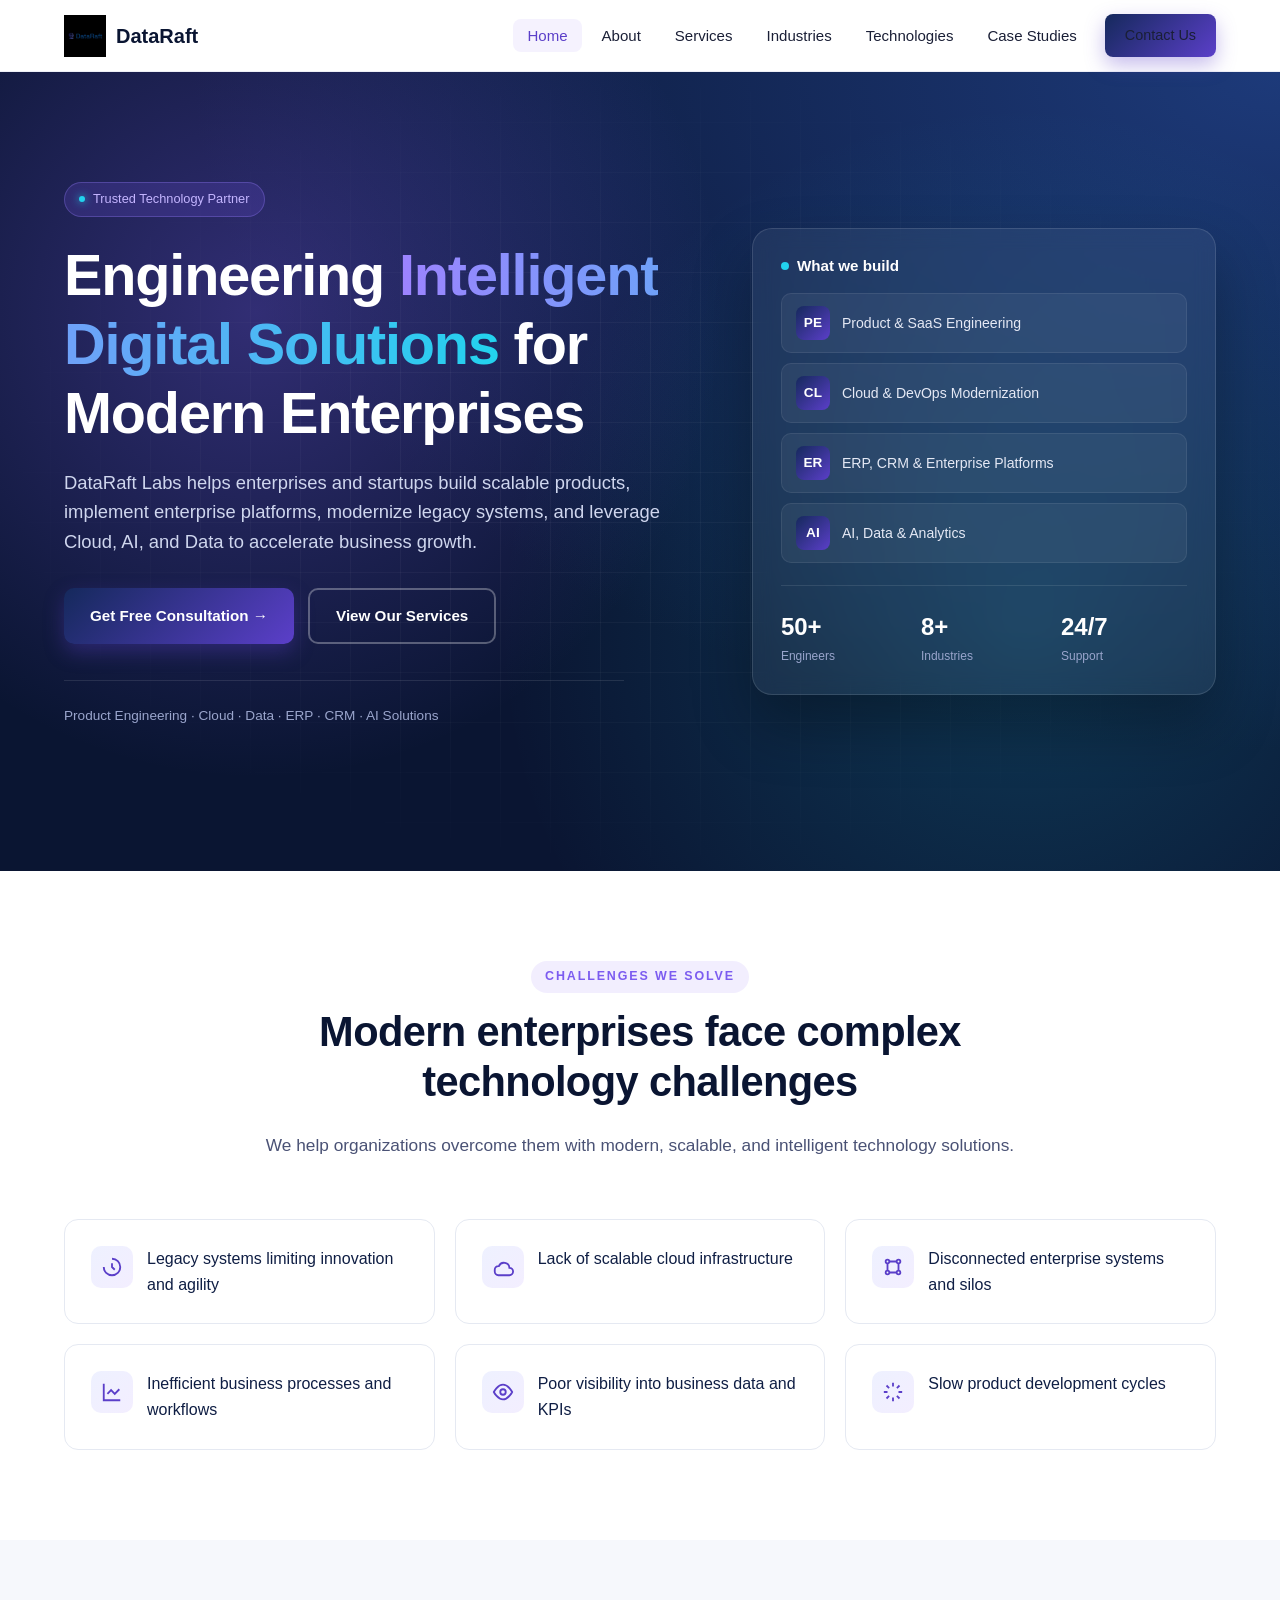
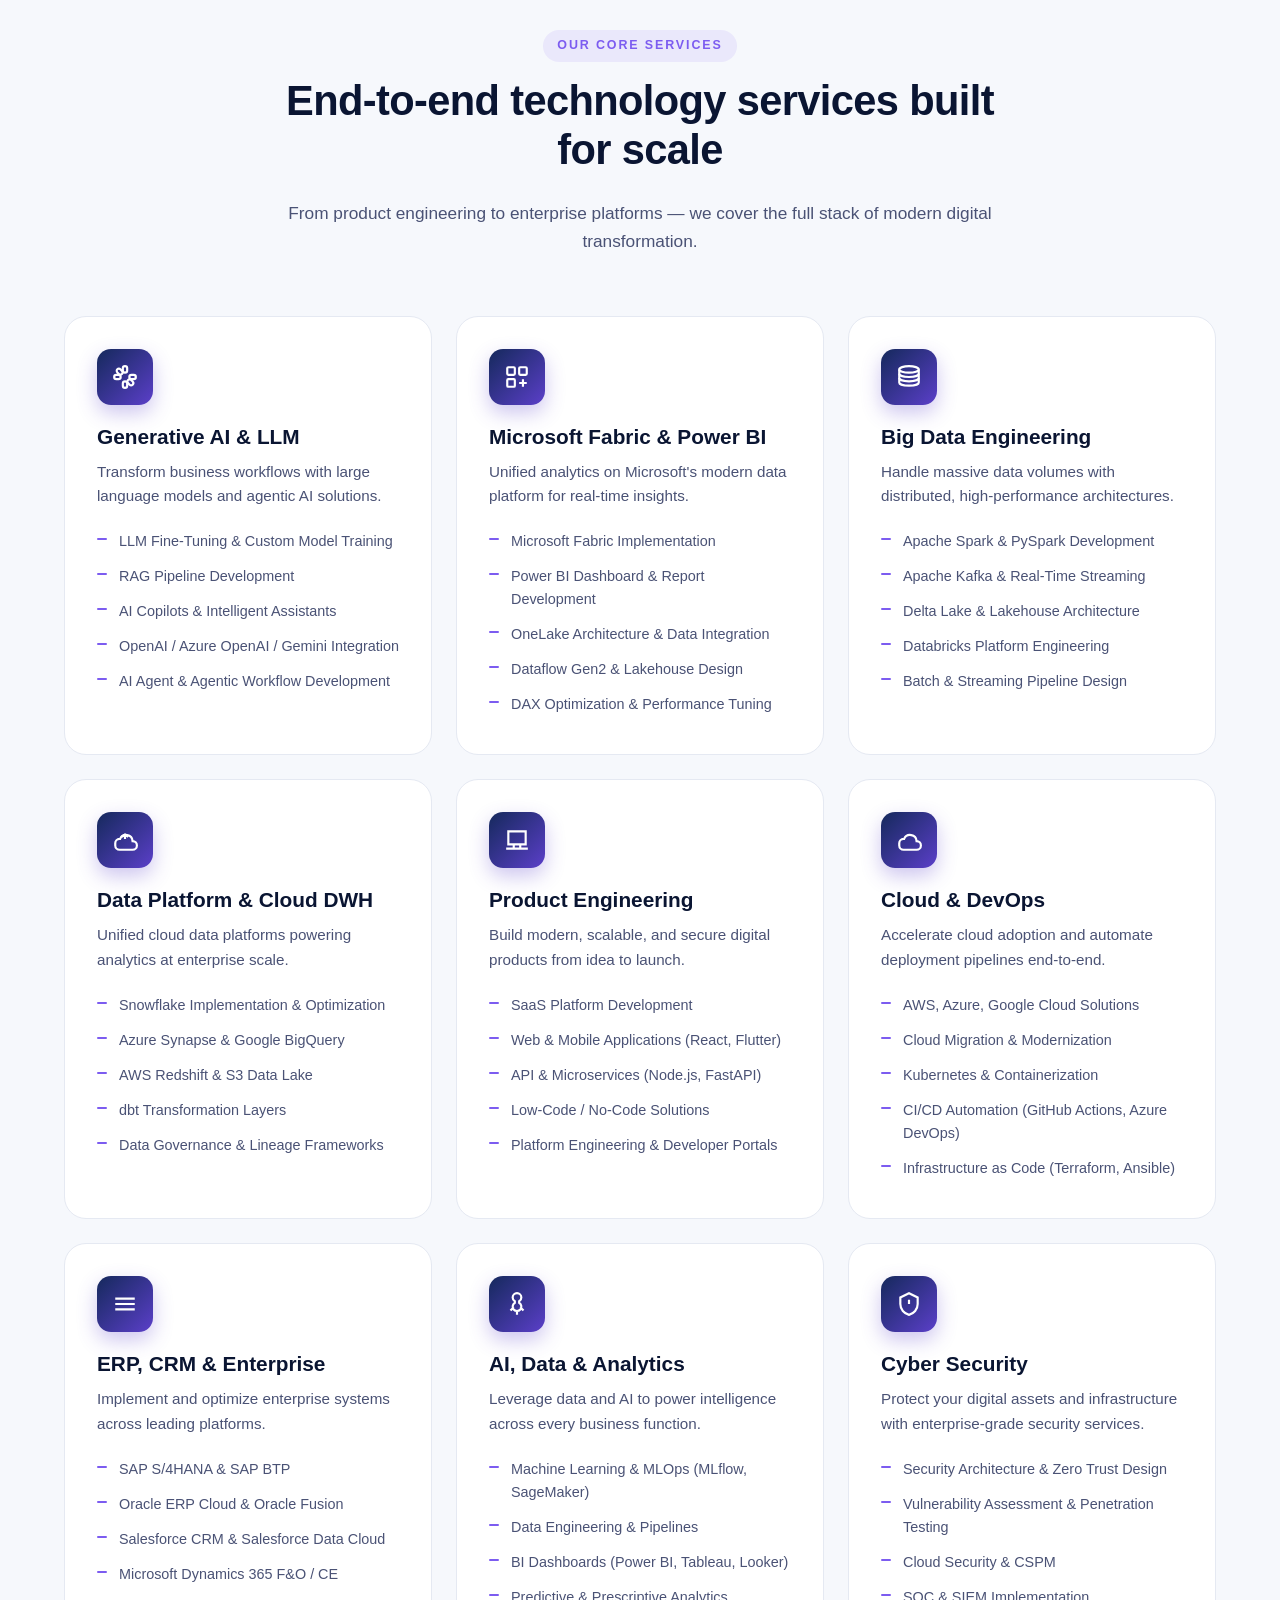
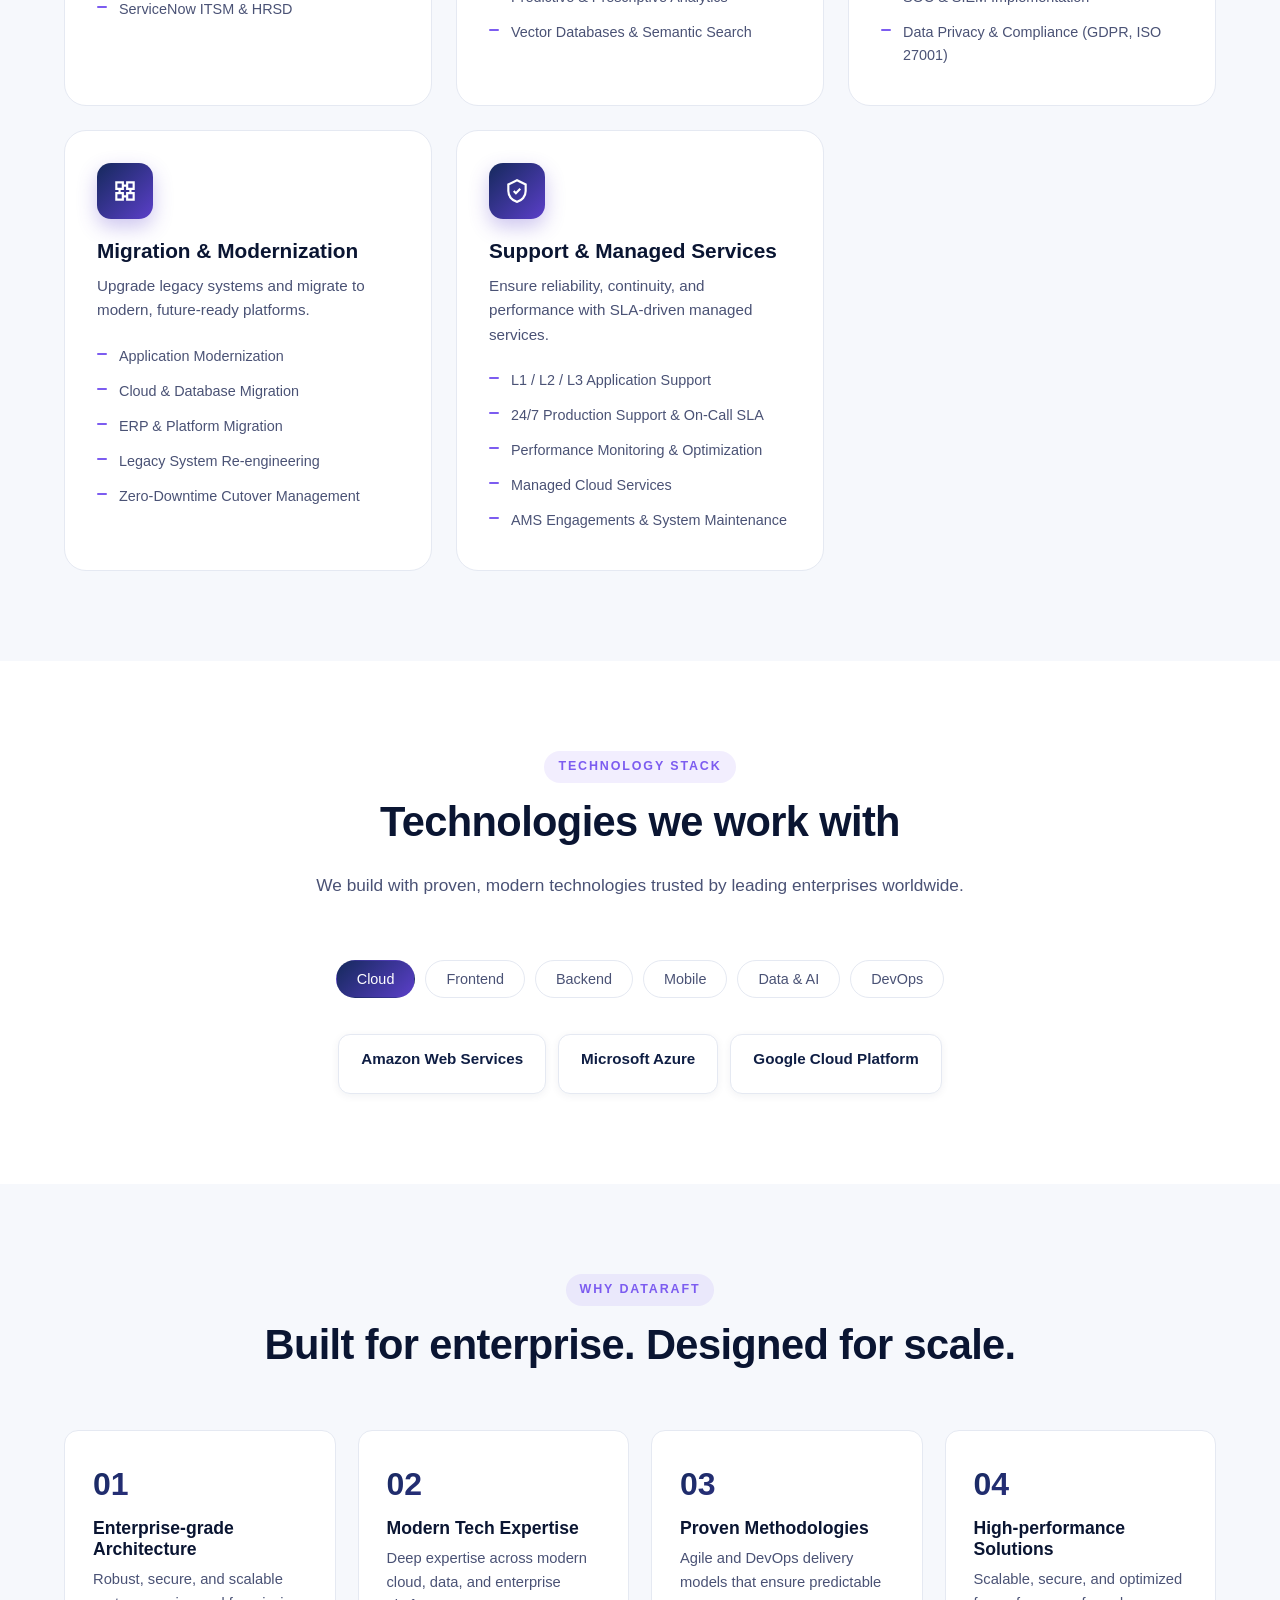
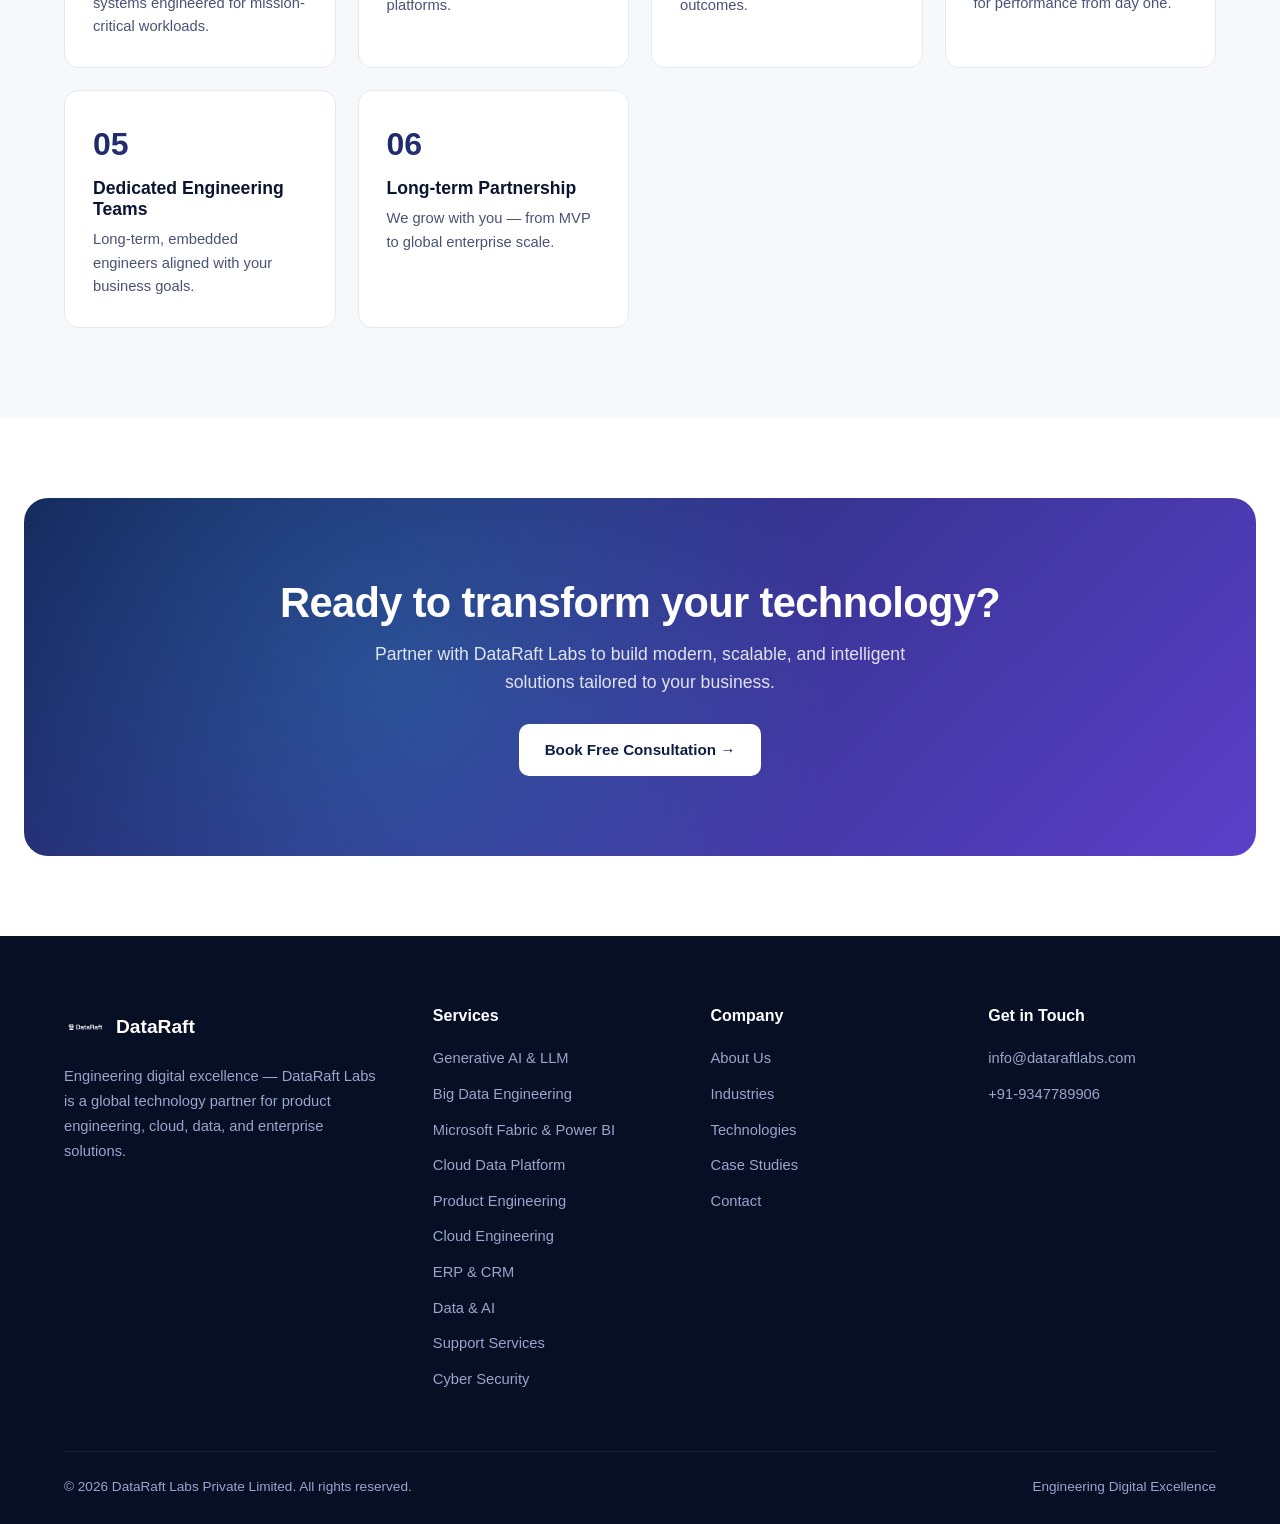
==== commit 9be25ea1: "Update index.html" ====
--- a/index.html
+++ b/index.html
@@ -5,7 +5,7 @@
 <meta name="viewport" content="width=device-width,initial-scale=1.0">
 <title>DataRaft Labs — Engineering Intelligent Digital Solutions</title>
 <meta name="description" content="DataRaft Labs delivers product engineering, cloud, ERP, CRM, AI, and data solutions for enterprises and startups worldwide.">
-<link rel="icon" type="image/png" href="assets/logo.png">
+<link rel="icon" type="image/png" href="logo.png">
 <link rel="preconnect" href="https://fonts.googleapis.com">
 <link rel="preconnect" href="https://fonts.gstatic.com" crossorigin>
 <link href="https://fonts.googleapis.com/css2?family=Inter:wght@400;500;600;700&family=Plus+Jakarta+Sans:wght@600;700;800&display=swap" rel="stylesheet">
@@ -343,7 +343,7 @@
     <div class="footer-grid">
       <div class="footer-brand">
         <div class="brand-block">
-          <img src="logo.png" alt="DataRaft">
+          <img src="logo_white.png" alt="DataRaft">
           <span>DataRaft</span>
         </div>
         <p>Engineering digital excellence — DataRaft Labs is a global technology partner for product engineering, cloud, data, and enterprise solutions.</p>
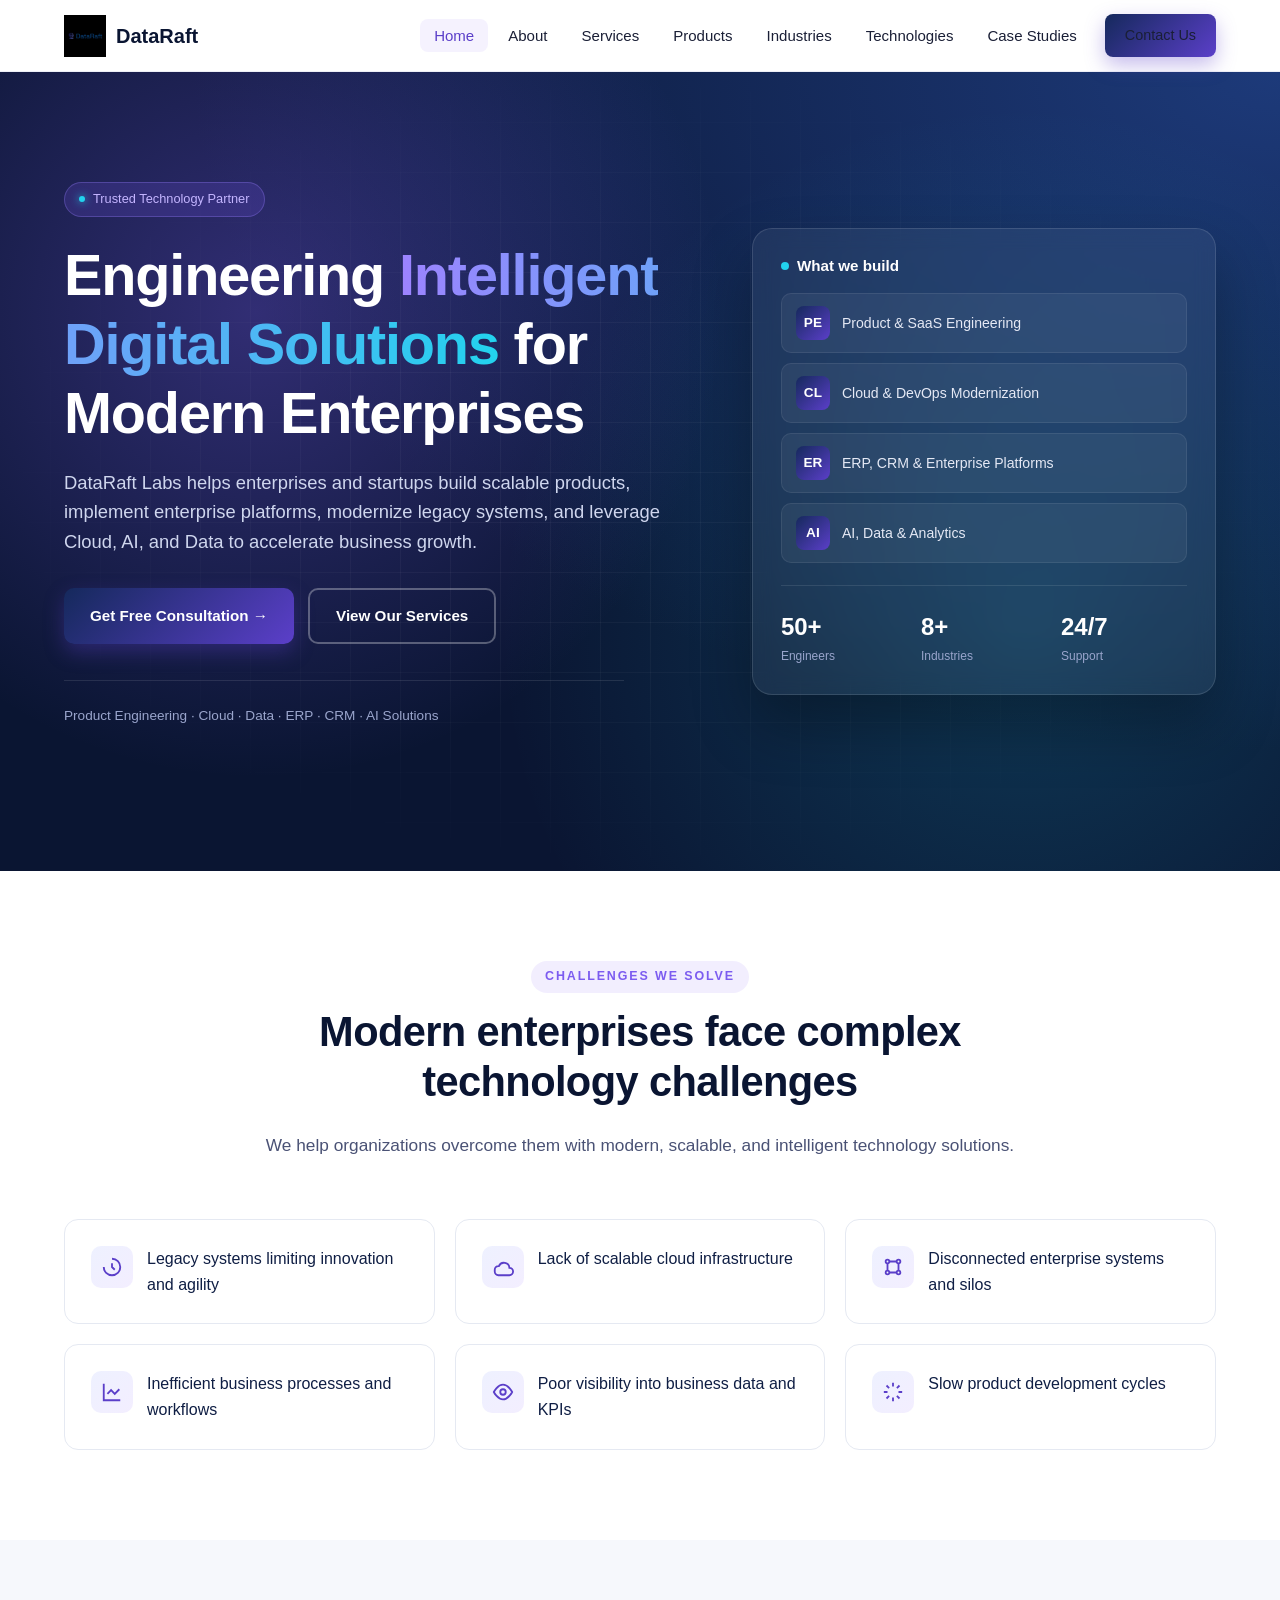
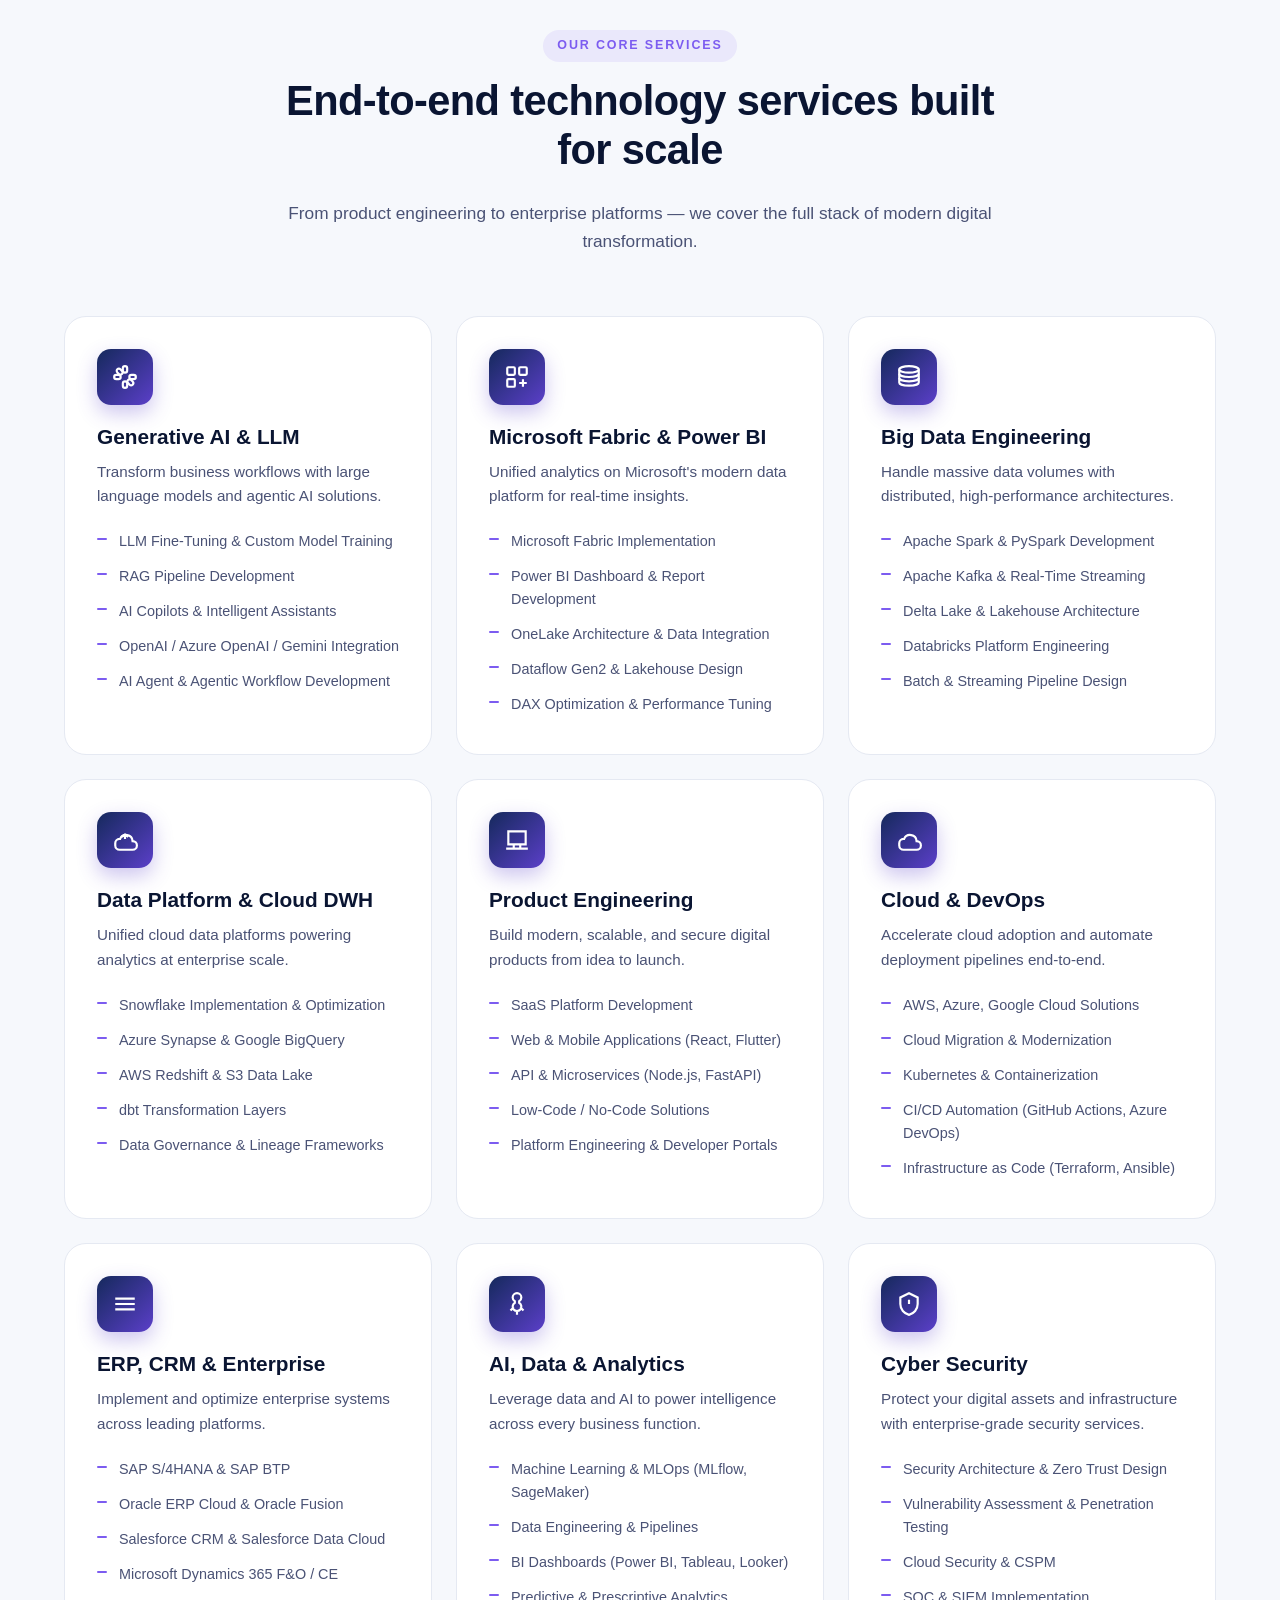
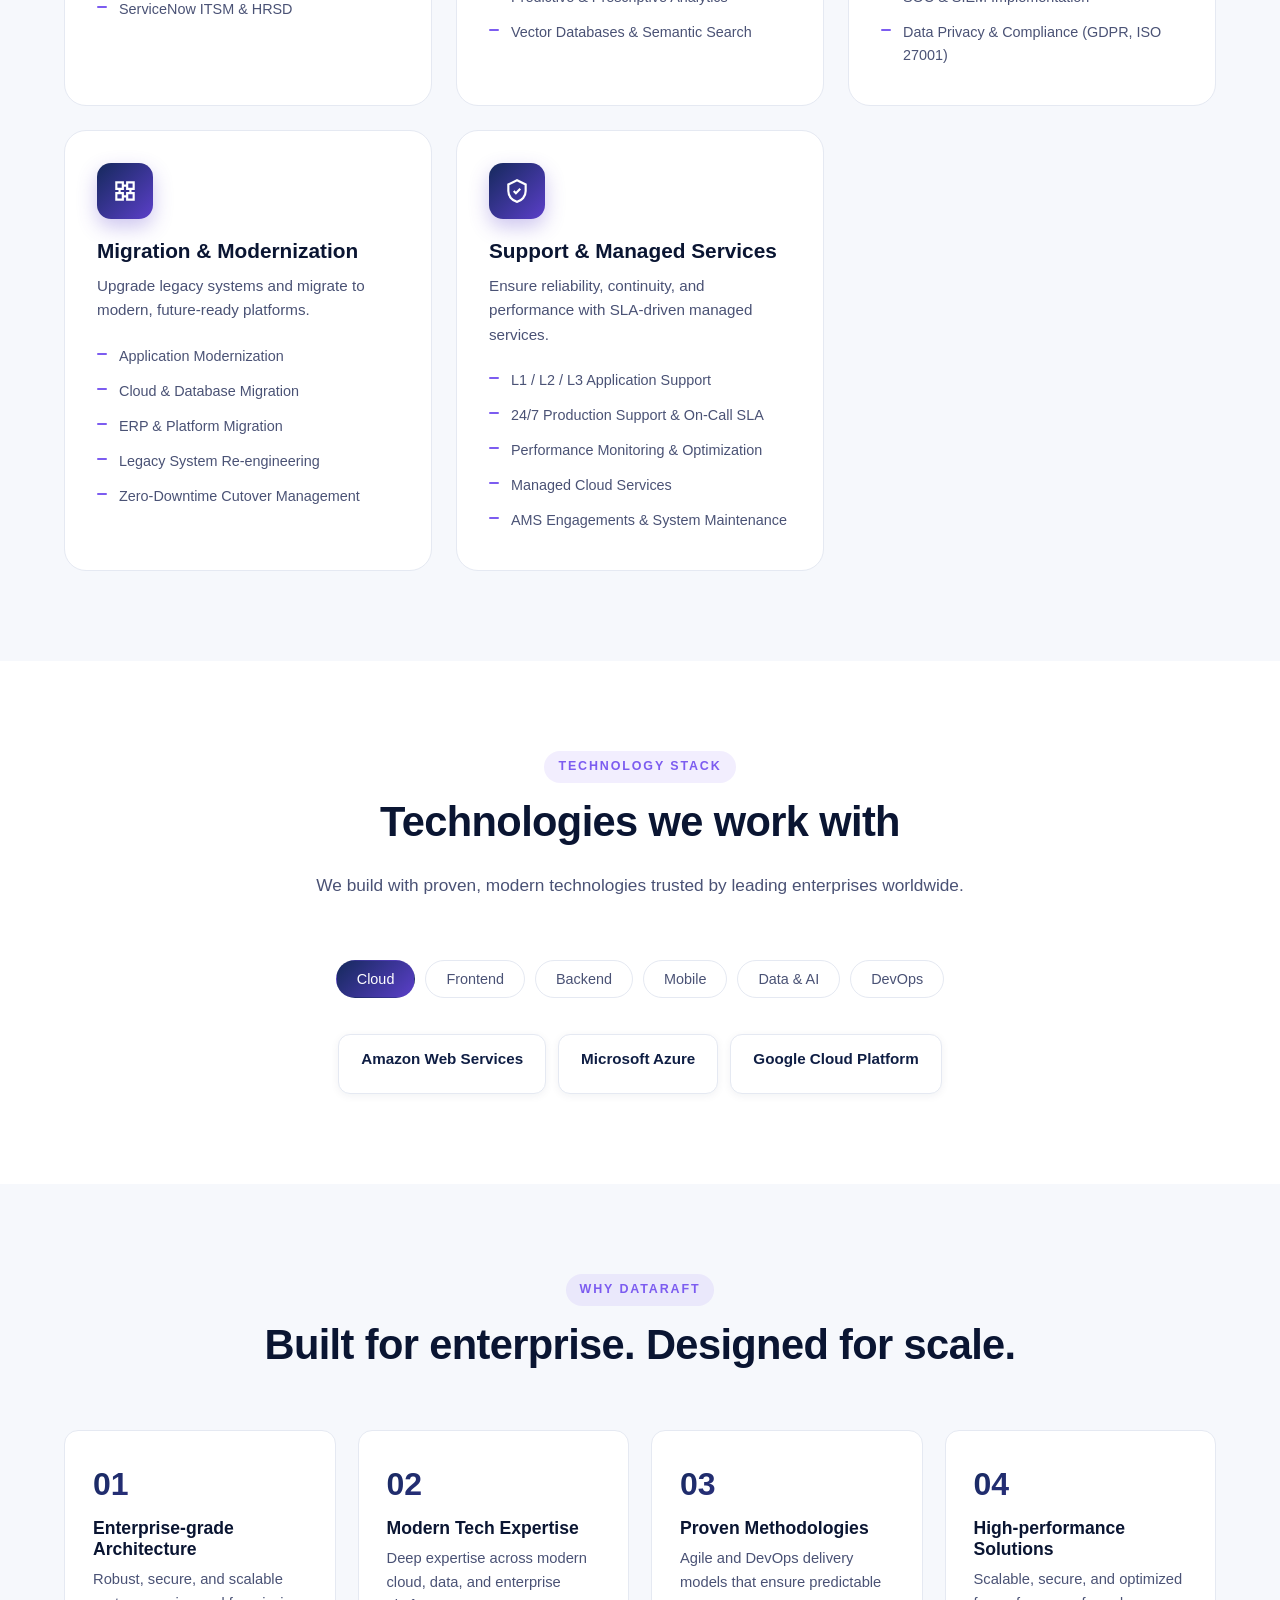
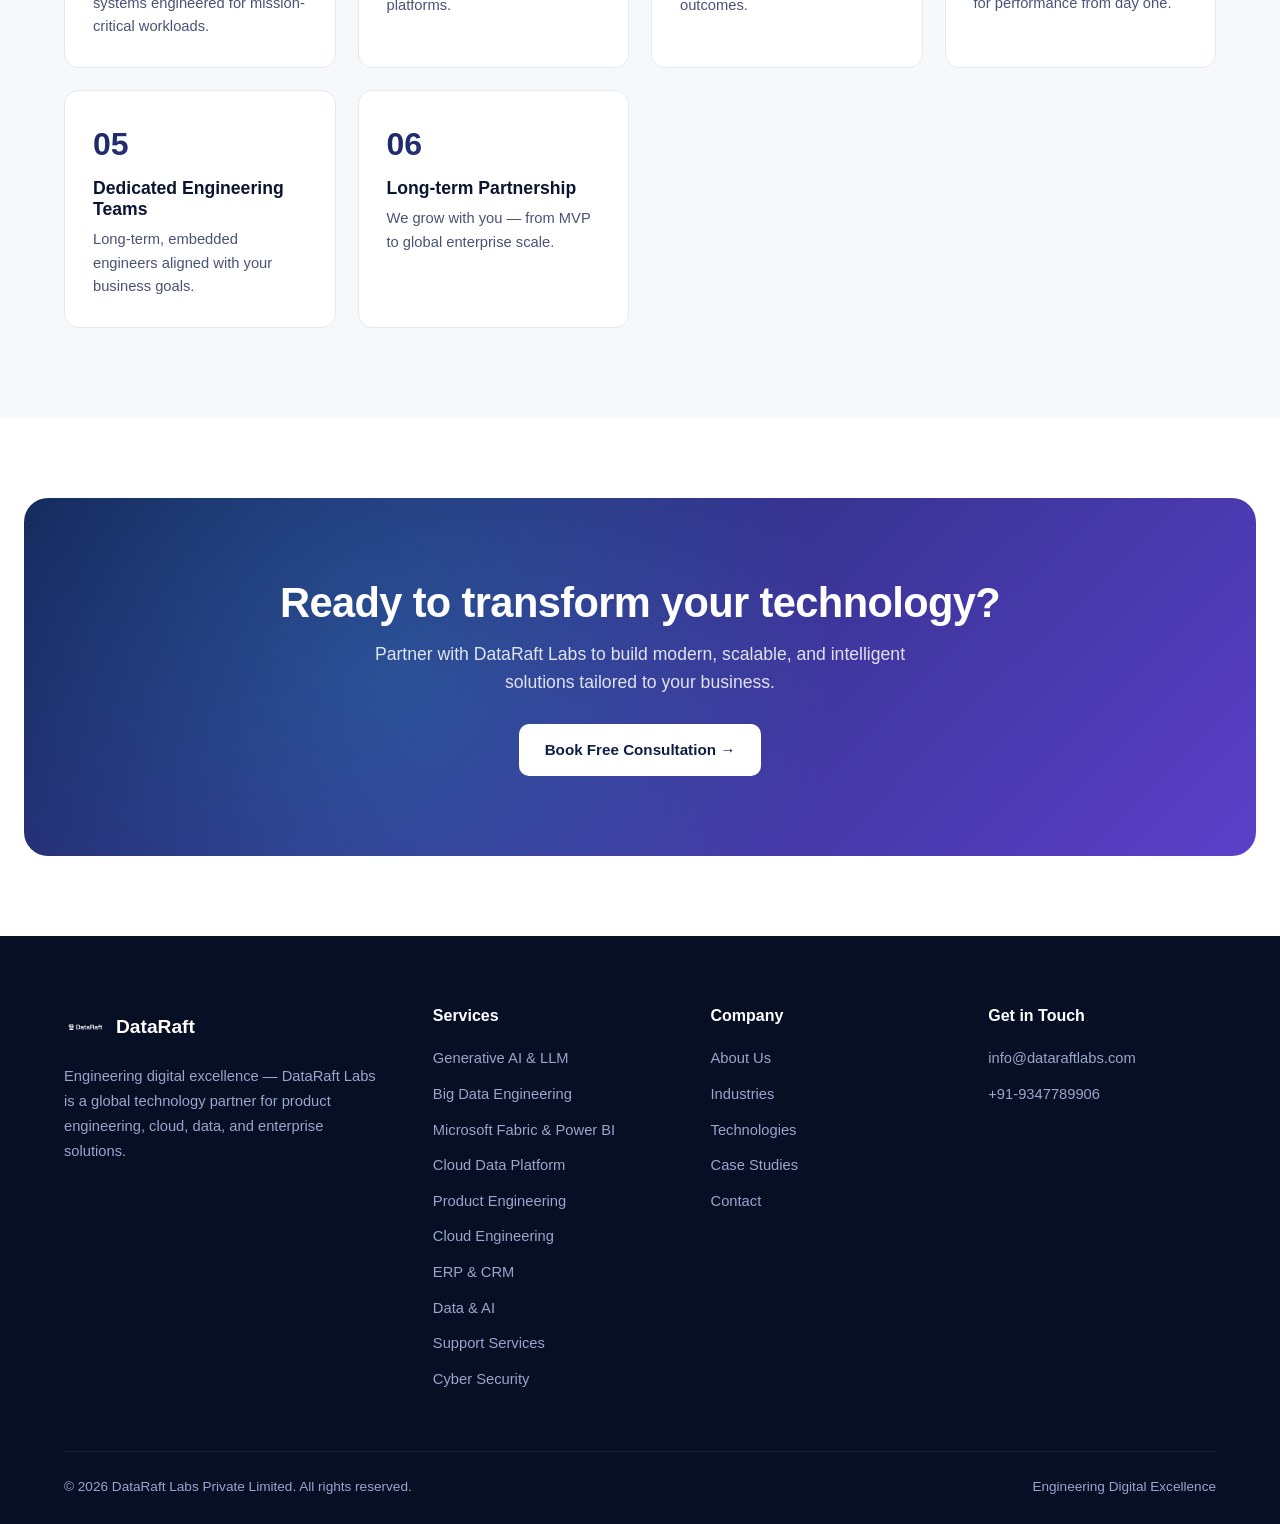
==== commit bca55d00: "Add files via upload" ====
--- a/index.html
+++ b/index.html
@@ -24,6 +24,7 @@
       <li><a href="index.html">Home</a></li>
       <li><a href="about.html">About</a></li>
       <li><a href="services.html">Services</a></li>
+      <li><a href="products.html">Products</a></li>
       <li><a href="industries.html">Industries</a></li>
       <li><a href="technologies.html">Technologies</a></li>
       <li><a href="case-studies.html">Case Studies</a></li>
--- a/style.css
+++ b/style.css
@@ -498,40 +498,385 @@
 .form-success.show{display:block}
 
 /* ============ Reveal animation ============ */
+.reveal.visible{opacity:1;transform:translateY(0)}
+/* ============================================================
+   RESPONSIVE SYSTEM — Single source of truth
+   Breakpoints:
+     1024px  Large tablet / small laptop
+      768px  Tablet portrait
+      600px  Large mobile / small tablet
+      480px  Mobile
+      360px  Small mobile
+   ============================================================ */
+
+/* ── 1024px: large tablet ─────────────────────────────────── */
+@media (max-width:1024px){
+  .nav-links a{padding:8px 10px;font-size:.88rem}
+  .hero{padding:80px 0 90px}
+  .section{padding:72px 0}
+  .footer-grid{grid-template-columns:1.2fr 1fr 1fr 1fr;gap:36px}
+  .services-grid{grid-template-columns:repeat(2,1fr)}
+  .why-grid{grid-template-columns:repeat(3,1fr)}
+  .challenge-grid{grid-template-columns:repeat(2,1fr)}
+  .product-features-grid{grid-template-columns:repeat(3,1fr)}
+  .product-showcase-grid{grid-template-columns:repeat(3,1fr)}
+}
+
+/* ── 900px: nav overflow prevention ──────────────────────────*/
+@media (max-width:900px){
+  .nav-links a{padding:7px 9px;font-size:.82rem}
+  .nav-links{gap:2px}
+}
+
+/* ── 768px: tablet portrait ───────────────────────────────── */
+@media (max-width:768px){
+
+  /* ── NAV ── */
+  .nav{padding:12px 20px}
+  .nav-toggle{display:block}
+  .nav-links{
+    position:fixed;
+    top:68px;left:0;right:0;bottom:0;
+    background:#fff;
+    flex-direction:column;
+    align-items:stretch;
+    padding:12px 16px 24px;
+    gap:2px;
+    border-top:1px solid var(--border);
+    box-shadow:0 8px 32px rgba(10,21,50,.15);
+    transform:translateX(100%);
+    transition:transform .32s cubic-bezier(.4,0,.2,1);
+    overflow-y:auto;
+    z-index:200;
+  }
+  .nav-links.open{transform:translateX(0)}
+  .nav-links li{width:100%}
+  .nav-links a{
+    display:block;
+    padding:14px 18px;
+    border-radius:10px;
+    font-size:1.02rem;
+    font-weight:500;
+    color:var(--navy-800);
+  }
+  .nav-links a:hover,.nav-links a.active{
+    background:rgba(124,92,240,.08);
+    color:var(--purple-600);
+  }
+  .nav-cta{margin-top:10px;padding-top:10px;border-top:1px solid var(--border)}
+  .nav-cta a.btn{
+    display:block;
+    text-align:center;
+    width:100%;
+    justify-content:center;
+  }
+
+  /* ── HERO ── */
+  .hero{padding:60px 0 72px}
+  .hero-grid{grid-template-columns:1fr;gap:40px}
+  .hero h1{font-size:clamp(1.9rem,6.5vw,2.8rem)}
+  .hero .lead{font-size:1rem;max-width:100%}
+  .hero-cta{flex-direction:column;gap:12px}
+  .hero-cta .btn{width:100%;justify-content:center}
+  .hero-visual{max-width:520px;margin:0 auto;width:100%}
+  .hero-stats{grid-template-columns:repeat(3,1fr);gap:10px}
+  .hero-stat .num{font-size:1.3rem}
+  .hero-trust{font-size:.82rem}
+
+  /* ── SECTIONS ── */
+  .section{padding:56px 0}
+  .container{padding:0 20px}
+  .section-title{margin-bottom:40px}
+  .section-title p{font-size:1rem}
+
+  /* ── SERVICE GRIDS ── */
+  .services-grid{grid-template-columns:1fr}
+  .service-card{padding:26px}
+  .challenge-grid{grid-template-columns:1fr}
+  .why-grid{grid-template-columns:repeat(2,1fr);gap:16px}
+  .why-card{padding:22px}
+  .mvv-grid{grid-template-columns:1fr}
+  .industries-grid{grid-template-columns:repeat(2,1fr)}
+  .engage-grid{grid-template-columns:1fr}
+  .case-grid{grid-template-columns:1fr}
+  .values-grid{grid-template-columns:repeat(3,1fr)}
+  .tech-pills{gap:8px}
+  .tech-pill{padding:10px 16px;font-size:.88rem}
+  .tech-tabs{gap:8px;flex-wrap:wrap}
+  .tech-tab{padding:8px 14px;font-size:.84rem}
+
+  /* ── ABOUT ── */
+  .about-grid{grid-template-columns:1fr;gap:32px}
+  .about-grid .visual{min-height:auto;padding:40px 32px}
+
+  /* ── CONTACT ── */
+  .contact-grid{grid-template-columns:1fr;gap:28px}
+  .contact-info-card{padding:32px}
+  .contact-form{padding:28px 24px}
+  .form-row{grid-template-columns:1fr}
+
+  /* ── FOOTER ── */
+  .footer{padding:52px 0 24px}
+  .footer-grid{grid-template-columns:1fr 1fr;gap:36px;margin-bottom:36px}
+  .footer-brand p{max-width:100%}
+  .footer-bottom{flex-direction:column;text-align:center;gap:8px}
+
+  /* ── CTA ── */
+  .cta-section{padding:52px 28px;border-radius:18px;margin:0 12px}
+  .cta-section h2{font-size:clamp(1.4rem,5vw,1.9rem)}
+  .cta-section p{font-size:1rem}
+
+  /* ── PAGE HERO ── */
+  .page-hero{padding:70px 0 52px}
+  .page-hero h1{font-size:clamp(1.75rem,5.5vw,2.4rem)}
+  .page-hero p{font-size:1rem}
+
+  /* ── PRODUCTS ── */
+  .products-nav{gap:8px}
+  .products-nav-btn{padding:10px 16px;font-size:.84rem}
+  .product-hero-card{padding:32px 28px}
+  .product-hero-card h2{font-size:clamp(1.4rem,4vw,1.9rem)}
+  .product-meta-chip{font-size:.78rem;padding:6px 12px}
+  .product-features-grid{grid-template-columns:repeat(2,1fr);gap:16px}
+  .product-showcase-grid{grid-template-columns:1fr}
+}
+
+/* ── 600px: large mobile ──────────────────────────────────── */
+@media (max-width:600px){
+
+  /* ── HERO ── */
+  .hero{padding:52px 0 64px}
+  .hero h1{font-size:clamp(1.7rem,7vw,2.2rem)}
+  .hero-card{padding:22px}
+  .hero-stack-item{padding:10px 12px;font-size:.84rem}
+  .hero-stack-item .ic{width:30px;height:30px;font-size:.78rem;flex-shrink:0}
+  .hero-stats{grid-template-columns:repeat(3,1fr);gap:8px}
+  .hero-stat .num{font-size:1.15rem}
+  .hero-stat .lbl{font-size:.7rem}
+
+  /* ── SECTIONS ── */
+  .section{padding:48px 0}
+  .container{padding:0 16px}
+
+  /* ── GRIDS ── */
+  .why-grid{grid-template-columns:1fr;gap:14px}
+  .industries-grid{grid-template-columns:repeat(2,1fr);gap:12px}
+  .values-grid{grid-template-columns:repeat(2,1fr);gap:12px}
+  .services-grid{grid-template-columns:1fr}
+  .footer-grid{grid-template-columns:1fr;gap:28px;margin-bottom:28px}
+
+  /* ── CTA ── */
+  .cta-section{padding:44px 20px;border-radius:14px;margin:0 10px}
+
+  /* ── ABOUT ── */
+  .about-grid .visual{padding:30px 22px}
+  .about-grid .visual h3{font-size:1.3rem}
+
+  /* ── CONTACT ── */
+  .contact-info-card{padding:26px 20px}
+  .contact-form{padding:24px 18px}
+
+  /* ── TECH TABS ── */
+  .tech-tabs{
+    flex-wrap:nowrap;overflow-x:auto;
+    justify-content:flex-start;
+    -webkit-overflow-scrolling:touch;
+    padding-bottom:6px;
+    scrollbar-width:none;
+  }
+  .tech-tabs::-webkit-scrollbar{display:none}
+  .tech-tab{flex-shrink:0;padding:8px 16px;font-size:.82rem}
+
+  /* ── PRODUCTS ── */
+  .products-nav{
+    flex-wrap:nowrap;overflow-x:auto;
+    justify-content:flex-start;
+    -webkit-overflow-scrolling:touch;
+    padding-bottom:6px;
+    scrollbar-width:none;
+  }
+  .products-nav::-webkit-scrollbar{display:none}
+  .products-nav-btn{flex-shrink:0;padding:10px 14px;font-size:.82rem}
+  .product-features-grid{grid-template-columns:1fr}
+  .product-hero-card{padding:26px 20px}
+  .product-hero-meta{gap:8px}
+  .product-meta-chip{font-size:.74rem;padding:5px 10px}
+  .product-showcase-grid{grid-template-columns:1fr}
+}
+
+/* ── 480px: mobile ────────────────────────────────────────── */
+@media (max-width:480px){
+  .brand span{display:none}
+  .brand img{height:36px}
+  .nav{padding:10px 16px}
+
+  .hero{padding:44px 0 56px}
+  .hero h1{font-size:1.65rem;line-height:1.25}
+  .hero .lead{font-size:.96rem}
+  .hero-eyebrow{font-size:.76rem}
+  .hero-trust{font-size:.78rem}
+
+  .page-hero{padding:56px 0 42px}
+  .page-hero h1{font-size:1.65rem}
+  .page-hero p{font-size:.95rem}
+
+  .section{padding:42px 0}
+  .container{padding:0 14px}
+  .section-title{margin-bottom:32px}
+  h2{font-size:1.5rem}
+  h3{font-size:1.15rem}
+
+  .service-card{padding:22px 18px}
+  .service-icon{width:48px;height:48px;border-radius:12px;margin-bottom:16px}
+  .why-card{padding:20px 16px}
+  .why-num{font-size:1.6rem}
+
+  .industries-grid{grid-template-columns:repeat(2,1fr);gap:10px}
+  .industry-card{padding:22px 14px}
+
+  .values-grid{grid-template-columns:repeat(2,1fr);gap:10px}
+  .value-pill{padding:14px 10px;font-size:.88rem}
+
+  .mvv-card{padding:26px 20px}
+  .engage-card{padding:24px 18px}
+
+  .cta-section{padding:38px 16px;margin:0 8px;border-radius:12px}
+  .cta-section h2{font-size:1.4rem}
+  .cta-section p{font-size:.95rem}
+  .cta-section .btn{width:100%;justify-content:center}
+
+  .footer{padding:44px 0 20px}
+  .footer-grid{gap:22px}
+  .footer h4{margin-bottom:14px;font-size:.95rem}
+  .footer ul li{margin-bottom:8px}
+  .footer-bottom{font-size:.8rem}
+
+  .contact-info-card{padding:22px 16px}
+  .contact-form{padding:20px 16px}
+  .form-group input,.form-group textarea{padding:11px 14px;font-size:.92rem}
+  .btn{padding:13px 20px;font-size:.9rem}
+
+  .product-hero-card{padding:22px 16px}
+  .product-hero-card h2{font-size:1.35rem}
+  .product-feature-card{padding:20px 16px}
+
+  .case-card .case-body{padding:20px 16px}
+  .case-card .case-img{height:130px;font-size:1.8rem}
+}
+
+/* ── 360px: very small mobile ─────────────────────────────── */
+@media (max-width:360px){
+  .container{padding:0 12px}
+  .hero h1{font-size:1.5rem}
+  .page-hero h1{font-size:1.45rem}
+  h2{font-size:1.35rem}
+  .btn{padding:11px 16px;font-size:.86rem}
+  .industries-grid{grid-template-columns:1fr}
+  .values-grid{grid-template-columns:1fr}
+  .hero-stats{gap:6px}
+  .hero-stat .num{font-size:1.05rem}
+  .service-card{padding:18px 14px}
+  .cta-section{padding:32px 12px;margin:0 6px}
+  .footer-grid{gap:18px}
+  .product-hero-card{padding:18px 14px}
+  .product-features-grid{grid-template-columns:1fr}
+}
+
+/* ============ Products Page ============ */
+.products-hero-badge{
+  display:inline-flex;align-items:center;gap:8px;
+  background:rgba(124,92,240,.15);border:1px solid rgba(157,131,255,.3);
+  color:#c4b5ff;padding:6px 16px;border-radius:999px;
+  font-size:.82rem;font-weight:500;margin-bottom:20px;
+}
+.products-hero-badge .dot{width:7px;height:7px;border-radius:50%;background:#22d3ee;box-shadow:0 0 8px #22d3ee}
+.products-nav{display:flex;flex-wrap:wrap;justify-content:center;gap:12px;margin-bottom:56px}
+.products-nav-btn{
+  display:flex;align-items:center;gap:8px;
+  padding:12px 22px;border:1.5px solid var(--border);
+  background:#fff;border-radius:12px;font-weight:600;
+  font-size:.9rem;color:var(--text-soft);cursor:pointer;
+  font-family:inherit;transition:all .25s;
+}
+.products-nav-btn svg{color:var(--purple-500)}
+.products-nav-btn:hover,.products-nav-btn.active{
+  background:var(--gradient);color:#fff;border-color:transparent;
+  box-shadow:0 8px 20px rgba(91,63,201,.3);transform:translateY(-2px);
+}
+.products-nav-btn.active svg,.products-nav-btn:hover svg{color:#fff}
+.product-category{display:none}
+.product-category.active{display:block}
+.product-hero-card{
+  background:var(--gradient);border-radius:var(--radius-lg);padding:56px;
+  color:#fff;position:relative;overflow:hidden;margin-bottom:40px;
+}
+.product-hero-card::before{
+  content:"";position:absolute;inset:0;
+  background:radial-gradient(circle at 85% 20%,rgba(34,211,238,.25),transparent 45%),
+             radial-gradient(circle at 10% 80%,rgba(124,92,240,.3),transparent 45%);
+}
+.product-hero-card > *{position:relative;z-index:1}
+.product-hero-card h2{color:#fff;font-size:clamp(1.5rem,3vw,2.2rem);margin-bottom:12px}
+.product-hero-card p{color:rgba(255,255,255,.85);font-size:1.05rem;max-width:640px;margin-bottom:0}
+.product-tag{
+  display:inline-block;font-size:.72rem;font-weight:700;letter-spacing:.1em;
+  text-transform:uppercase;color:#22d3ee;
+  background:rgba(34,211,238,.15);border:1px solid rgba(34,211,238,.3);
+  padding:5px 14px;border-radius:999px;margin-bottom:18px;
+}
+.product-hero-meta{display:flex;flex-wrap:wrap;gap:14px;margin-top:28px}
+.product-meta-chip{
+  background:rgba(255,255,255,.12);border:1px solid rgba(255,255,255,.2);
+  padding:8px 16px;border-radius:999px;font-size:.82rem;font-weight:500;color:#fff;
+}
+.product-features-grid{display:grid;grid-template-columns:repeat(3,1fr);gap:20px;margin-bottom:40px}
+.product-feature-card{
+  background:#fff;border:1px solid var(--border);border-radius:var(--radius);
+  padding:26px;transition:all .25s;
+}
+.product-feature-card:hover{border-color:var(--purple-400);transform:translateY(-3px);box-shadow:var(--shadow-md)}
+.product-feature-icon{
+  width:48px;height:48px;border-radius:12px;
+  background:var(--gradient-soft);color:var(--purple-600);
+  display:flex;align-items:center;justify-content:center;margin-bottom:16px;
+}
+.product-feature-card h4{font-size:1rem;margin-bottom:8px;color:var(--navy-800)}
+.product-feature-card p{margin:0;font-size:.9rem;color:var(--text-soft)}
+.product-showcase-grid{display:grid;grid-template-columns:repeat(3,1fr);gap:24px}
+.product-showcase-card{
+  background:#fff;border:1px solid var(--border);
+  border-radius:var(--radius-lg);overflow:hidden;transition:all .3s;
+}
+.product-showcase-card:hover{transform:translateY(-6px);box-shadow:var(--shadow-lg)}
+.product-showcase-img{
+  height:180px;display:flex;align-items:center;justify-content:center;
+  background:var(--gradient);position:relative;overflow:hidden;
+}
+.product-showcase-img::after{
+  content:"";position:absolute;inset:0;
+  background:radial-gradient(circle at 30% 30%,rgba(255,255,255,.2),transparent 55%);
+}
+.product-showcase-img span{
+  font-size:2.8rem;font-weight:800;color:#fff;
+  font-family:'Plus Jakarta Sans',sans-serif;
+  position:relative;z-index:1;letter-spacing:-.02em;
+}
+.product-showcase-body{padding:24px}
+.product-showcase-body .status-badge{
+  display:inline-block;font-size:.7rem;font-weight:700;letter-spacing:.1em;
+  text-transform:uppercase;padding:4px 12px;border-radius:999px;margin-bottom:12px;
+}
+.status-live{color:#1a7340;background:#e8f9f0;border:1px solid #b6e8c8}
+.status-beta{color:#854f0b;background:#faeeda;border:1px solid #fac775}
+.status-soon{color:#185fa5;background:#e6f1fb;border:1px solid #b5d4f4}
+.product-showcase-body h3{font-size:1.1rem;margin-bottom:8px}
+.product-showcase-body p{font-size:.9rem;color:var(--text-soft);margin-bottom:16px}
+.product-showcase-body .product-tech-tags{display:flex;flex-wrap:wrap;gap:8px}
+.product-tech-tag{
+  font-size:.75rem;font-weight:600;color:var(--purple-600);
+  background:rgba(124,92,240,.08);border:1px solid rgba(124,92,240,.2);
+  padding:4px 10px;border-radius:6px;
+}
+/* Reveal */
 .reveal{opacity:0;transform:translateY(24px);transition:opacity .7s ease,transform .7s ease}
 .reveal.visible{opacity:1;transform:translateY(0)}
-
-/* ============ Responsive ============ */
-@media (max-width:980px){
-  .hero{padding:80px 0 90px}
-  .hero-grid{grid-template-columns:1fr;gap:40px}
-  .about-grid,.contact-grid{grid-template-columns:1fr;gap:30px}
-  .footer-grid{grid-template-columns:1fr 1fr;gap:36px}
-  .section{padding:70px 0}
-}
-@media (max-width:760px){
-  .nav-toggle{display:block}
-  .nav-links{
-    position:fixed;top:70px;left:0;right:0;
-    background:#fff;flex-direction:column;align-items:stretch;
-    padding:20px 24px;gap:4px;
-    border-bottom:1px solid var(--border);
-    box-shadow:var(--shadow-md);
-    transform:translateY(-110%);transition:transform .3s ease;
-    max-height:calc(100vh - 70px);overflow:auto;
-  }
-  .nav-links.open{transform:translateY(0)}
-  .nav-links a{padding:14px;border-radius:8px}
-  .nav-cta{margin:8px 0 0}
-  .form-row{grid-template-columns:1fr}
-  .footer-grid{grid-template-columns:1fr;gap:30px}
-  .footer-bottom{flex-direction:column;text-align:center}
-  .hero h1{font-size:2.1rem}
-  .hero-stats{grid-template-columns:repeat(3,1fr);gap:8px}
-  .cta-section{padding:60px 24px}
-}
-@media (max-width:420px){
-  .brand span{display:none}
-  .hero-cta{flex-direction:column;align-items:stretch}
-  .btn{justify-content:center}
-}
